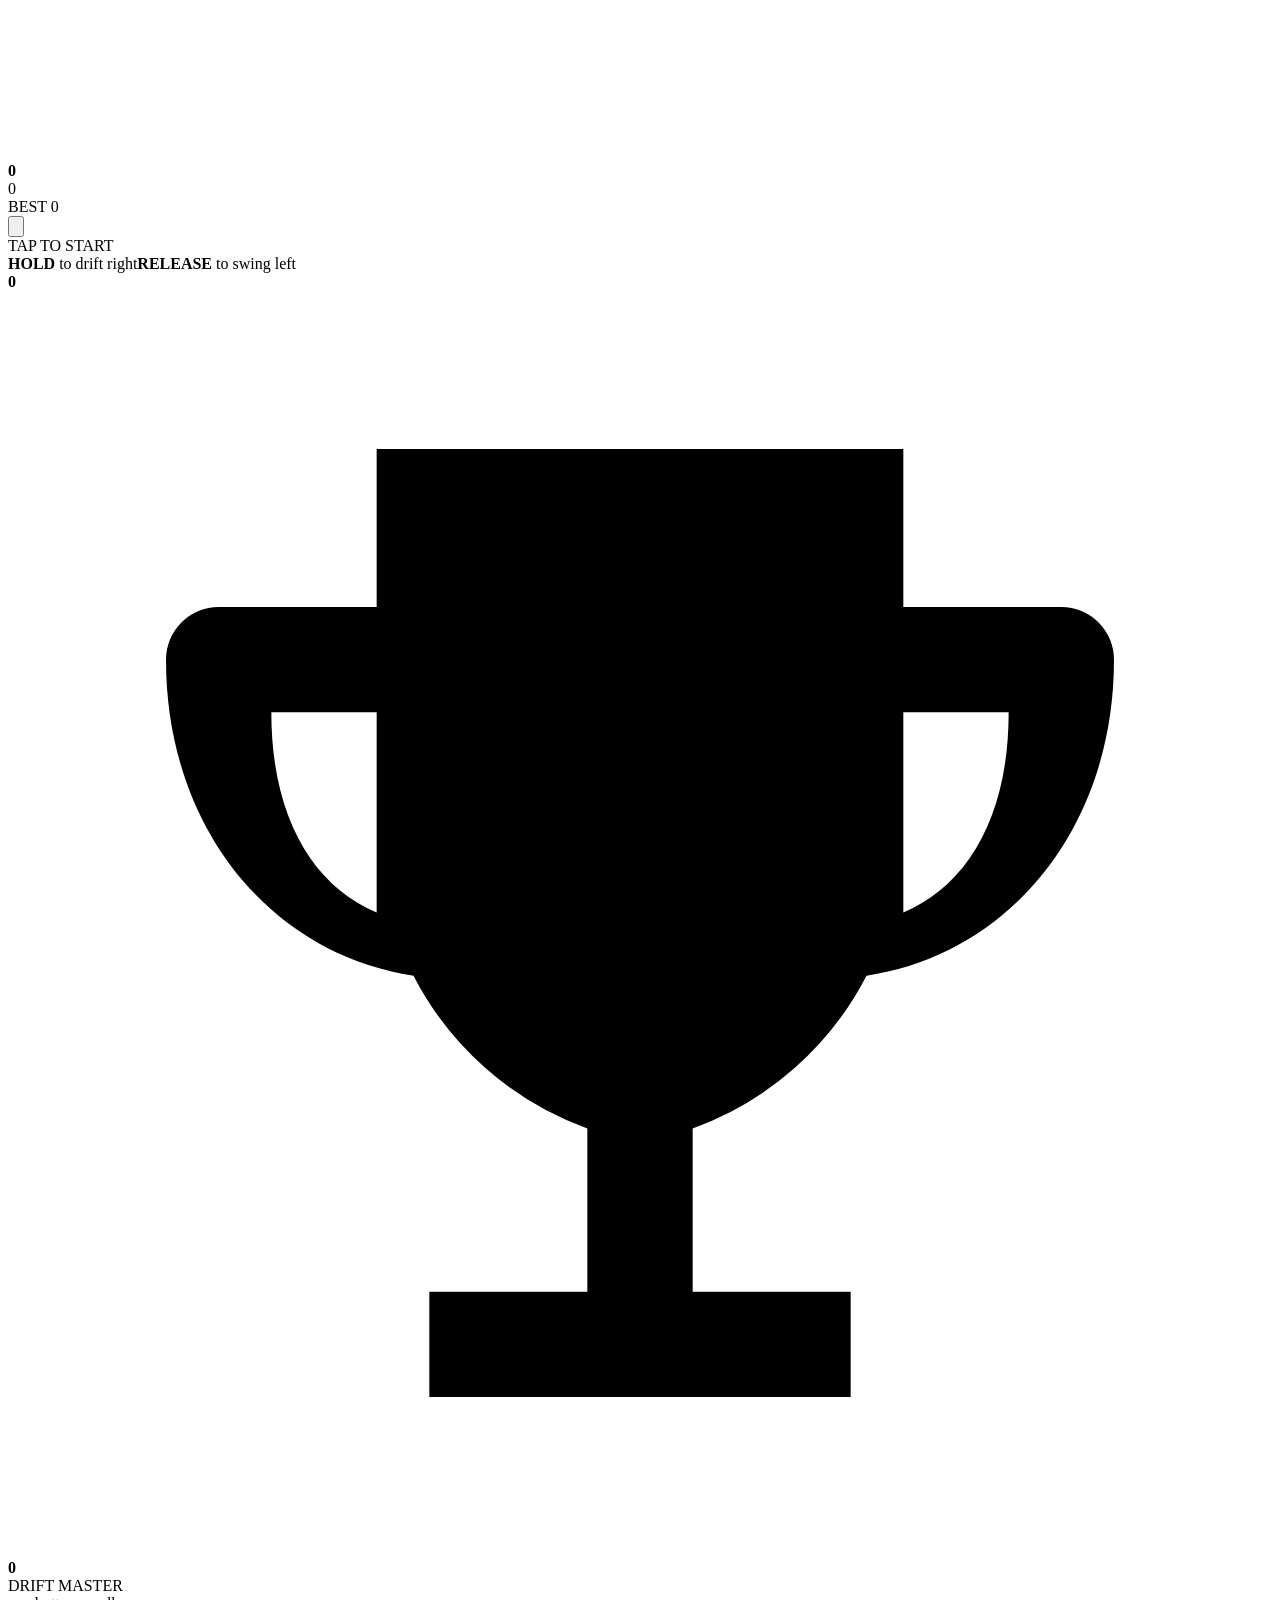
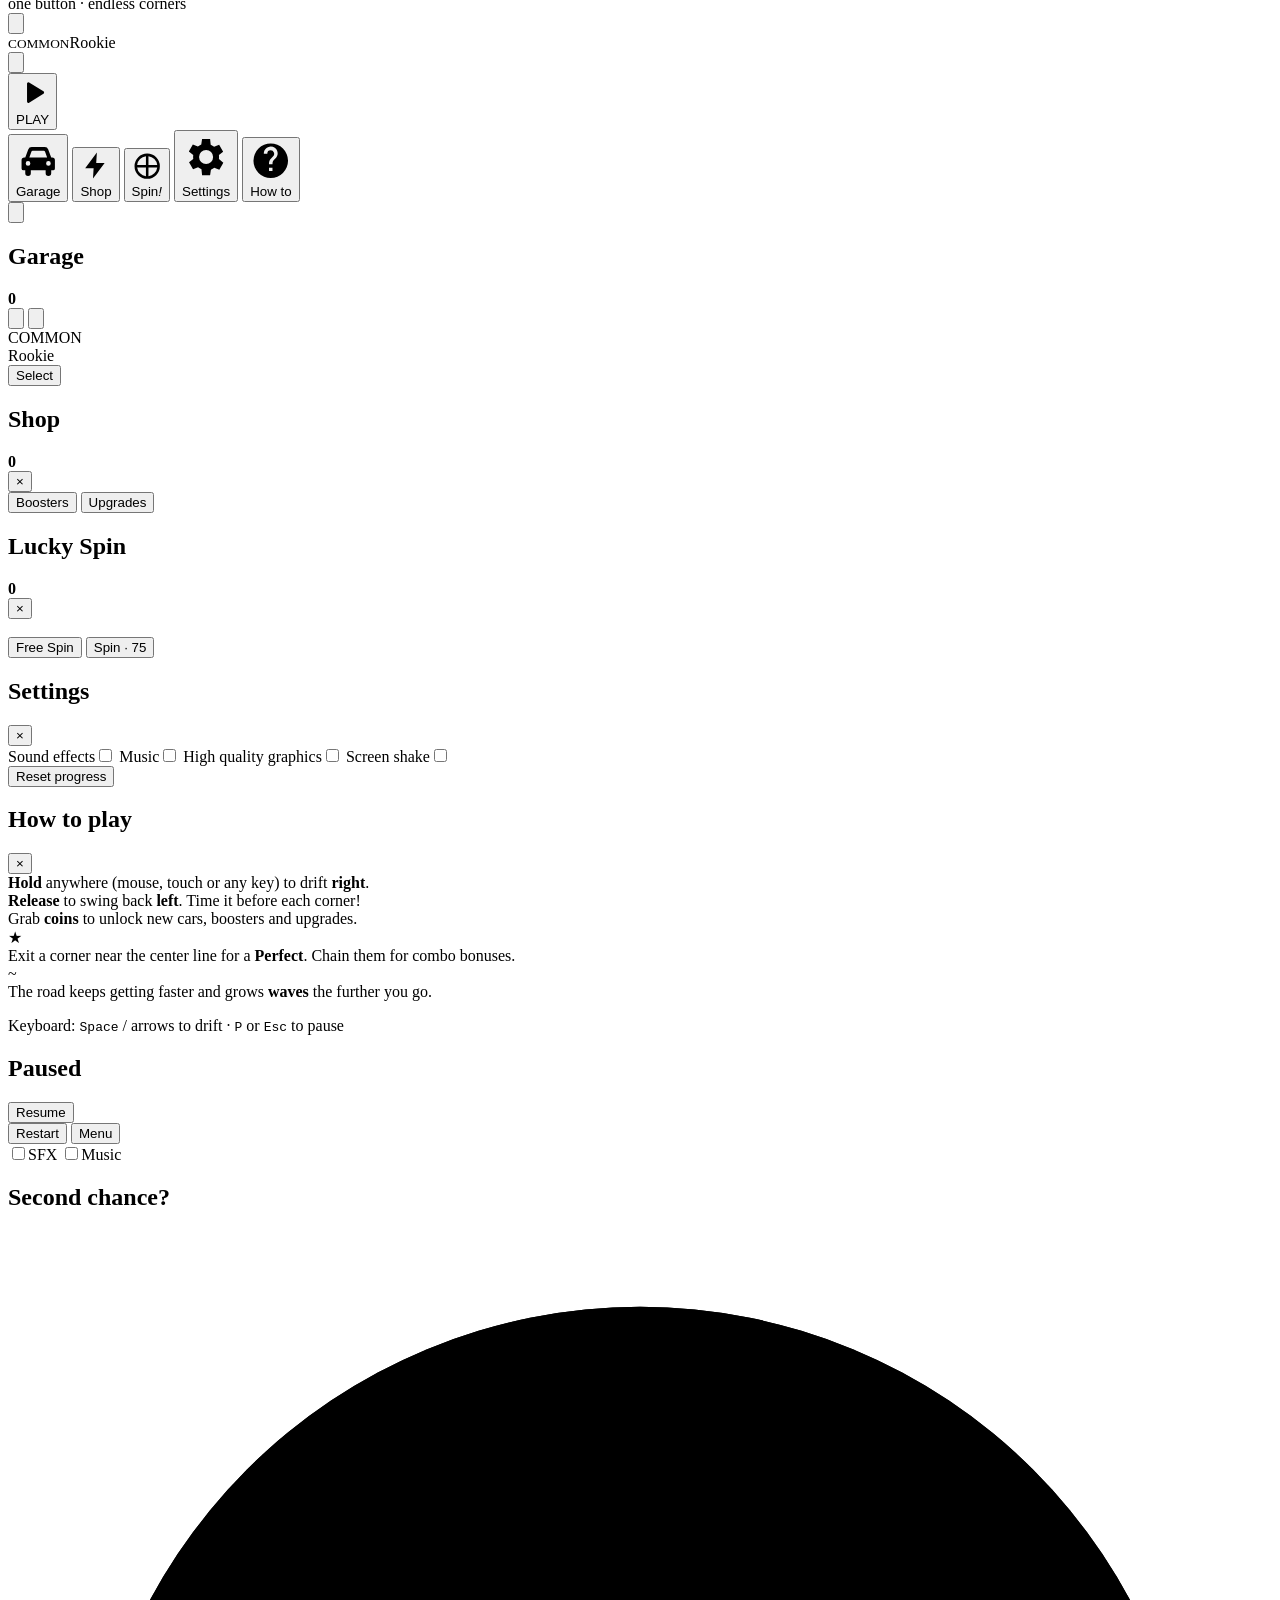
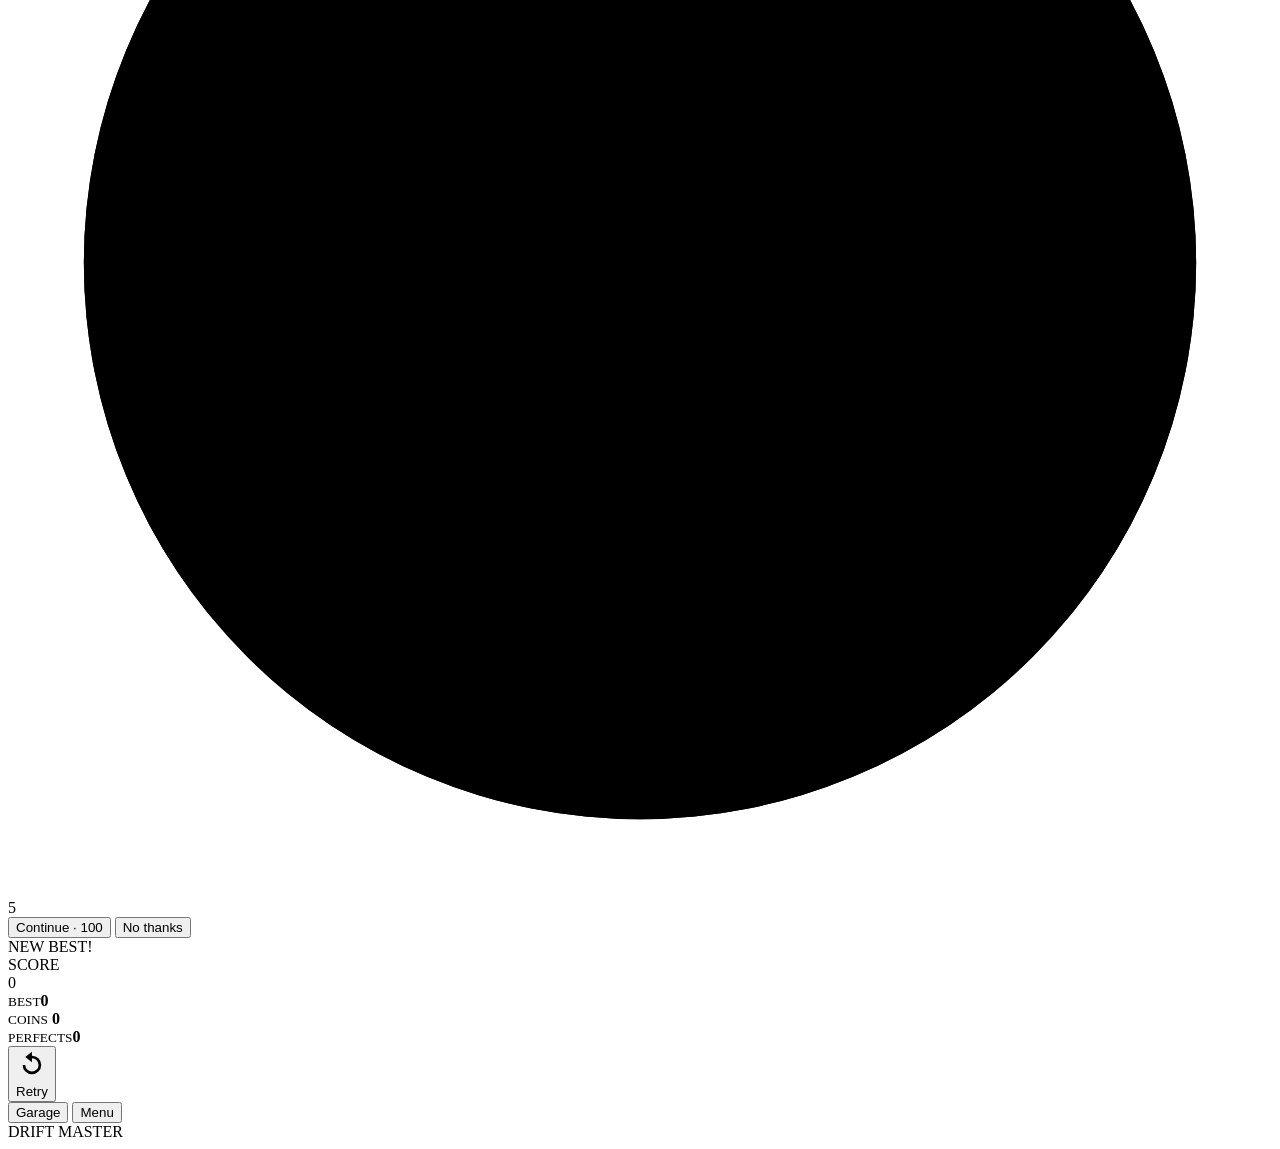
==== src/index.html @ 54f6e0dc "Add Drift Master: one-button endless drifting game in a single HTML file - three.js scene with a pro" ====
<!DOCTYPE html>
<html lang="en">
<head>
<meta charset="utf-8">
<meta name="viewport" content="width=device-width,initial-scale=1,maximum-scale=1,user-scalable=no,viewport-fit=cover">
<meta name="theme-color" content="#f3893a">
<title>Drift Master</title>
<link rel="preconnect" href="https://fonts.googleapis.com">
<link rel="preconnect" href="https://fonts.gstatic.com" crossorigin>
<link href="https://fonts.googleapis.com/css2?family=Lilita+One&family=Nunito:wght@700;800;900&display=swap" rel="stylesheet">
<style>
/*@@STYLE@@*/
</style>
</head>
<body>
<canvas id="scene"></canvas>
<div id="vignette"></div>
<div id="fx"></div>

<!-- ============ HUD ============ -->
<div id="hud" class="layer">
  <div class="hud-top">
    <div class="pill coins" id="hud-coins"><i class="coin"></i><b data-coins-run>0</b></div>
    <div class="hud-center">
      <div id="hud-score">0</div>
      <div id="hud-best">BEST 0</div>
    </div>
    <button class="round-btn ui" id="btn-pause" aria-label="Pause">
      <svg viewBox="0 0 24 24"><rect x="6" y="5" width="4" height="14" rx="1.5"/><rect x="14" y="5" width="4" height="14" rx="1.5"/></svg>
    </button>
  </div>
  <div id="hud-boosters"></div>
  <div id="combo"></div>
  <div id="ready">
    <div class="tap-ring"><span></span><span></span><i></i></div>
    <div class="ready-title" id="ready-title">TAP TO START</div>
    <div class="ready-sub"><b>HOLD</b> to drift right<em></em><b>RELEASE</b> to swing left</div>
  </div>
  <div id="toast"></div>
</div>

<!-- ============ MAIN MENU ============ -->
<div id="menu" class="layer screen">
  <div class="topbar">
    <div class="pill coins"><i class="coin"></i><b data-coins>0</b></div>
    <div class="pill best"><svg viewBox="0 0 24 24"><path d="M7 3h10v3h3a1 1 0 0 1 1 1c0 3.2-2 5.6-4.7 6A6 6 0 0 1 13 15.9V19h3v2H8v-2h3v-3.1A6 6 0 0 1 7.7 13C5 12.6 3 10.2 3 7a1 1 0 0 1 1-1h3V3zm10 5v3.8c1.2-.5 2-1.8 2-3.8h-2zM5 8c0 2 .8 3.3 2 3.8V8H5z"/></svg><b id="menu-best">0</b></div>
  </div>

  <div class="logo-wrap">
    <div class="logo" aria-label="Drift Master">
      <span class="w1" data-text="DRIFT">DRIFT</span>
      <span class="w2" data-text="MASTER">MASTER</span>
    </div>
    <div class="tag">one button &middot; endless corners</div>
  </div>

  <div class="menu-bottom">
    <div class="car-select">
      <button class="arrow ui" id="menu-prev" aria-label="Previous car"><svg viewBox="0 0 24 24"><path d="M15 5l-7 7 7 7"/></svg></button>
      <div class="car-label"><small id="menu-car-tier">COMMON</small><span id="menu-car-name">Rookie</span></div>
      <button class="arrow ui" id="menu-next" aria-label="Next car"><svg viewBox="0 0 24 24"><path d="M9 5l7 7-7 7"/></svg></button>
    </div>
    <div id="menu-boosters" class="booster-row"></div>
    <button id="btn-play" class="btn-play ui"><svg viewBox="0 0 24 24"><path d="M8 5.5v13a1 1 0 0 0 1.5.86l10.4-6.5a1 1 0 0 0 0-1.72L9.5 4.64A1 1 0 0 0 8 5.5z"/></svg><span>PLAY</span></button>
    <div class="menu-nav">
      <button class="nav-btn ui" data-open="garage"><svg viewBox="0 0 24 24"><path d="M5 11l1.6-4.3A2 2 0 0 1 8.5 5.4h7a2 2 0 0 1 1.9 1.3L19 11h.5A1.5 1.5 0 0 1 21 12.5V17a1 1 0 0 1-1 1h-1v1.5a1.5 1.5 0 0 1-3 0V18H8v1.5a1.5 1.5 0 0 1-3 0V18H4a1 1 0 0 1-1-1v-4.5A1.5 1.5 0 0 1 4.5 11H5zm2.2 0h9.6l-1.1-3.1a.8.8 0 0 0-.7-.5H9a.8.8 0 0 0-.7.5L7.2 11zM6.5 15.5a1.25 1.25 0 1 0 0-2.5 1.25 1.25 0 0 0 0 2.5zm11 0a1.25 1.25 0 1 0 0-2.5 1.25 1.25 0 0 0 0 2.5z"/></svg><span>Garage</span></button>
      <button class="nav-btn ui" data-open="shop"><svg viewBox="0 0 24 24"><path d="M13 2L4 14h6.5L10 22l9-12h-6.5L13 2z"/></svg><span>Shop</span></button>
      <button class="nav-btn ui" data-open="spin"><svg viewBox="0 0 24 24"><path d="M12 2a10 10 0 1 0 0 20 10 10 0 0 0 0-20zm1 2.07A8 8 0 0 1 19.93 11H13V4.07zM11 4.07V11H4.07A8 8 0 0 1 11 4.07zM4.07 13H11v6.93A8 8 0 0 1 4.07 13zM13 19.93V13h6.93A8 8 0 0 1 13 19.93z"/></svg><span>Spin</span><i class="badge" id="spin-badge">!</i></button>
      <button class="nav-btn ui" data-open="settings"><svg viewBox="0 0 24 24"><path d="M19.4 13a7.6 7.6 0 0 0 0-2l2.1-1.6-2-3.5-2.5 1a7.4 7.4 0 0 0-1.7-1L15 3h-4l-.4 2.7a7.4 7.4 0 0 0-1.7 1l-2.5-1-2 3.5L6.6 11a7.6 7.6 0 0 0 0 2l-2.1 1.6 2 3.5 2.5-1a7.4 7.4 0 0 0 1.7 1L11 21h4l.4-2.7a7.4 7.4 0 0 0 1.7-1l2.5 1 2-3.5L19.4 13zM13 15.5a3.5 3.5 0 1 1 0-7 3.5 3.5 0 0 1 0 7z" transform="translate(-1 0)"/></svg><span>Settings</span></button>
      <button class="nav-btn ui" data-open="help"><svg viewBox="0 0 24 24"><path d="M12 2a10 10 0 1 0 0 20 10 10 0 0 0 0-20zm1 16h-2v-2h2v2zm2.1-7.7l-.9.9c-.8.8-1.2 1.4-1.2 2.8h-2v-.5c0-1.1.4-2.1 1.2-2.8l1.2-1.3A2 2 0 0 0 12 6a2 2 0 0 0-2 2H8a4 4 0 1 1 7.1 2.3z"/></svg><span>How to</span></button>
    </div>
  </div>
</div>

<!-- ============ GARAGE ============ -->
<div id="garage" class="layer screen">
  <div class="screen-head">
    <button class="back-btn ui" data-back aria-label="Back"><svg viewBox="0 0 24 24"><path d="M15 5l-7 7 7 7"/></svg></button>
    <h2>Garage</h2>
    <div class="pill coins"><i class="coin"></i><b data-coins>0</b></div>
  </div>
  <button class="big-arrow left ui" id="g-prev" aria-label="Previous"><svg viewBox="0 0 24 24"><path d="M15 5l-7 7 7 7"/></svg></button>
  <button class="big-arrow right ui" id="g-next" aria-label="Next"><svg viewBox="0 0 24 24"><path d="M9 5l7 7-7 7"/></svg></button>
  <div class="garage-panel panel">
    <div class="g-top">
      <div class="g-info">
        <div class="g-tier" id="g-tier">COMMON</div>
        <div class="g-name" id="g-name">Rookie</div>
        <div class="g-desc" id="g-desc"></div>
      </div>
      <button class="btn ui" id="g-action">Select</button>
    </div>
    <div class="thumbs" id="g-thumbs"></div>
    <div class="g-count" id="g-count"></div>
  </div>
</div>

<!-- ============ SHOP ============ -->
<div id="shop" class="layer screen modal">
  <div class="panel sheet">
    <div class="sheet-head">
      <h2>Shop</h2>
      <div class="pill coins small"><i class="coin"></i><b data-coins>0</b></div>
      <button class="x-btn ui" data-back aria-label="Close">&times;</button>
    </div>
    <div class="tabs">
      <button class="tab ui active" data-tab="boosters">Boosters</button>
      <button class="tab ui" data-tab="upgrades">Upgrades</button>
    </div>
    <div class="shop-body" id="shop-body"></div>
  </div>
</div>

<!-- ============ SPIN ============ -->
<div id="spin" class="layer screen modal">
  <div class="panel sheet spin-sheet">
    <div class="sheet-head">
      <h2>Lucky Spin</h2>
      <div class="pill coins small"><i class="coin"></i><b data-coins>0</b></div>
      <button class="x-btn ui" data-back aria-label="Close">&times;</button>
    </div>
    <div class="wheel-wrap">
      <div class="wheel-pointer"></div>
      <div class="wheel" id="wheel"></div>
      <div class="wheel-hub"></div>
    </div>
    <div class="spin-info" id="spin-info">&nbsp;</div>
    <div class="row">
      <button class="btn ui" id="spin-free">Free Spin</button>
      <button class="btn alt ui" id="spin-paid">Spin &middot; 75 <i class="coin"></i></button>
    </div>
  </div>
</div>

<!-- ============ SETTINGS ============ -->
<div id="settings" class="layer screen modal">
  <div class="panel sheet">
    <div class="sheet-head">
      <h2>Settings</h2>
      <button class="x-btn ui" data-back aria-label="Close">&times;</button>
    </div>
    <div class="settings-list">
      <label class="setting"><span>Sound effects</span><input type="checkbox" class="toggle" data-setting="sfx"></label>
      <label class="setting"><span>Music</span><input type="checkbox" class="toggle" data-setting="music"></label>
      <label class="setting"><span>High quality graphics</span><input type="checkbox" class="toggle" data-setting="quality"></label>
      <label class="setting"><span>Screen shake</span><input type="checkbox" class="toggle" data-setting="shake"></label>
    </div>
    <div class="stats" id="stats"></div>
    <button class="btn danger ui" id="btn-reset">Reset progress</button>
  </div>
</div>

<!-- ============ HELP ============ -->
<div id="help" class="layer screen modal">
  <div class="panel sheet">
    <div class="sheet-head">
      <h2>How to play</h2>
      <button class="x-btn ui" data-back aria-label="Close">&times;</button>
    </div>
    <div class="help-grid">
      <div class="help-item"><div class="hi-ico hold"></div><div><b>Hold</b> anywhere (mouse, touch or any key) to drift <b>right</b>.</div></div>
      <div class="help-item"><div class="hi-ico release"></div><div><b>Release</b> to swing back <b>left</b>. Time it before each corner!</div></div>
      <div class="help-item"><div class="hi-ico coin-ico"><i class="coin"></i></div><div>Grab <b>coins</b> to unlock new cars, boosters and upgrades.</div></div>
      <div class="help-item"><div class="hi-ico perfect">&#9733;</div><div>Exit a corner near the center line for a <b>Perfect</b>. Chain them for combo bonuses.</div></div>
      <div class="help-item"><div class="hi-ico wave">~</div><div>The road keeps getting faster and grows <b>waves</b> the further you go.</div></div>
    </div>
    <p class="help-keys">Keyboard: <kbd>Space</kbd> / arrows to drift &middot; <kbd>P</kbd> or <kbd>Esc</kbd> to pause</p>
  </div>
</div>

<!-- ============ PAUSE ============ -->
<div id="pause" class="layer screen modal">
  <div class="panel sheet compact">
    <h2 class="center">Paused</h2>
    <button class="btn big ui" id="btn-resume">Resume</button>
    <div class="row">
      <button class="btn alt ui" id="btn-restart">Restart</button>
      <button class="btn alt ui" id="btn-pause-menu">Menu</button>
    </div>
    <div class="row toggles-row">
      <label class="mini-toggle"><input type="checkbox" class="toggle" data-setting="sfx"><span>SFX</span></label>
      <label class="mini-toggle"><input type="checkbox" class="toggle" data-setting="music"><span>Music</span></label>
    </div>
  </div>
</div>

<!-- ============ REVIVE ============ -->
<div id="revive" class="layer screen modal">
  <div class="panel sheet compact revive-sheet">
    <h2 class="center">Second chance?</h2>
    <div class="ring-wrap">
      <svg viewBox="0 0 100 100" class="ring"><circle cx="50" cy="50" r="44" class="ring-bg"/><circle cx="50" cy="50" r="44" class="ring-fg" id="revive-ring"/></svg>
      <div class="ring-num" id="revive-num">5</div>
    </div>
    <button class="btn big ui" id="btn-revive">Continue &middot; <span id="revive-cost">100</span> <i class="coin"></i></button>
    <button class="link-btn ui" id="btn-skip-revive">No thanks</button>
  </div>
</div>

<!-- ============ GAME OVER ============ -->
<div id="gameover" class="layer screen modal">
  <div class="panel sheet compact go-sheet">
    <div class="go-ribbon" id="go-ribbon">NEW BEST!</div>
    <div class="go-label">SCORE</div>
    <div class="go-score" id="go-score">0</div>
    <div class="go-stats">
      <div><small>BEST</small><b id="go-best">0</b></div>
      <div><small>COINS</small><b><i class="coin"></i> <span id="go-coins">0</span></b></div>
      <div><small>PERFECTS</small><b id="go-perfects">0</b></div>
    </div>
    <button class="btn big ui" id="btn-retry"><svg viewBox="0 0 24 24"><path d="M12 5V2L7 6l5 4V7a5 5 0 1 1-5 5H5a7 7 0 1 0 7-7z"/></svg>Retry</button>
    <div class="row">
      <button class="btn alt ui" id="btn-go-garage">Garage</button>
      <button class="btn alt ui" id="btn-go-menu">Menu</button>
    </div>
  </div>
</div>

<div id="fade"></div>
<div id="boot"><div class="boot-logo">DRIFT MASTER</div><div class="boot-bar"><i></i></div></div>

<script>
/*@@THREE@@*/
</script>
<script>
/*@@GAME@@*/
</script>
</body>
</html>
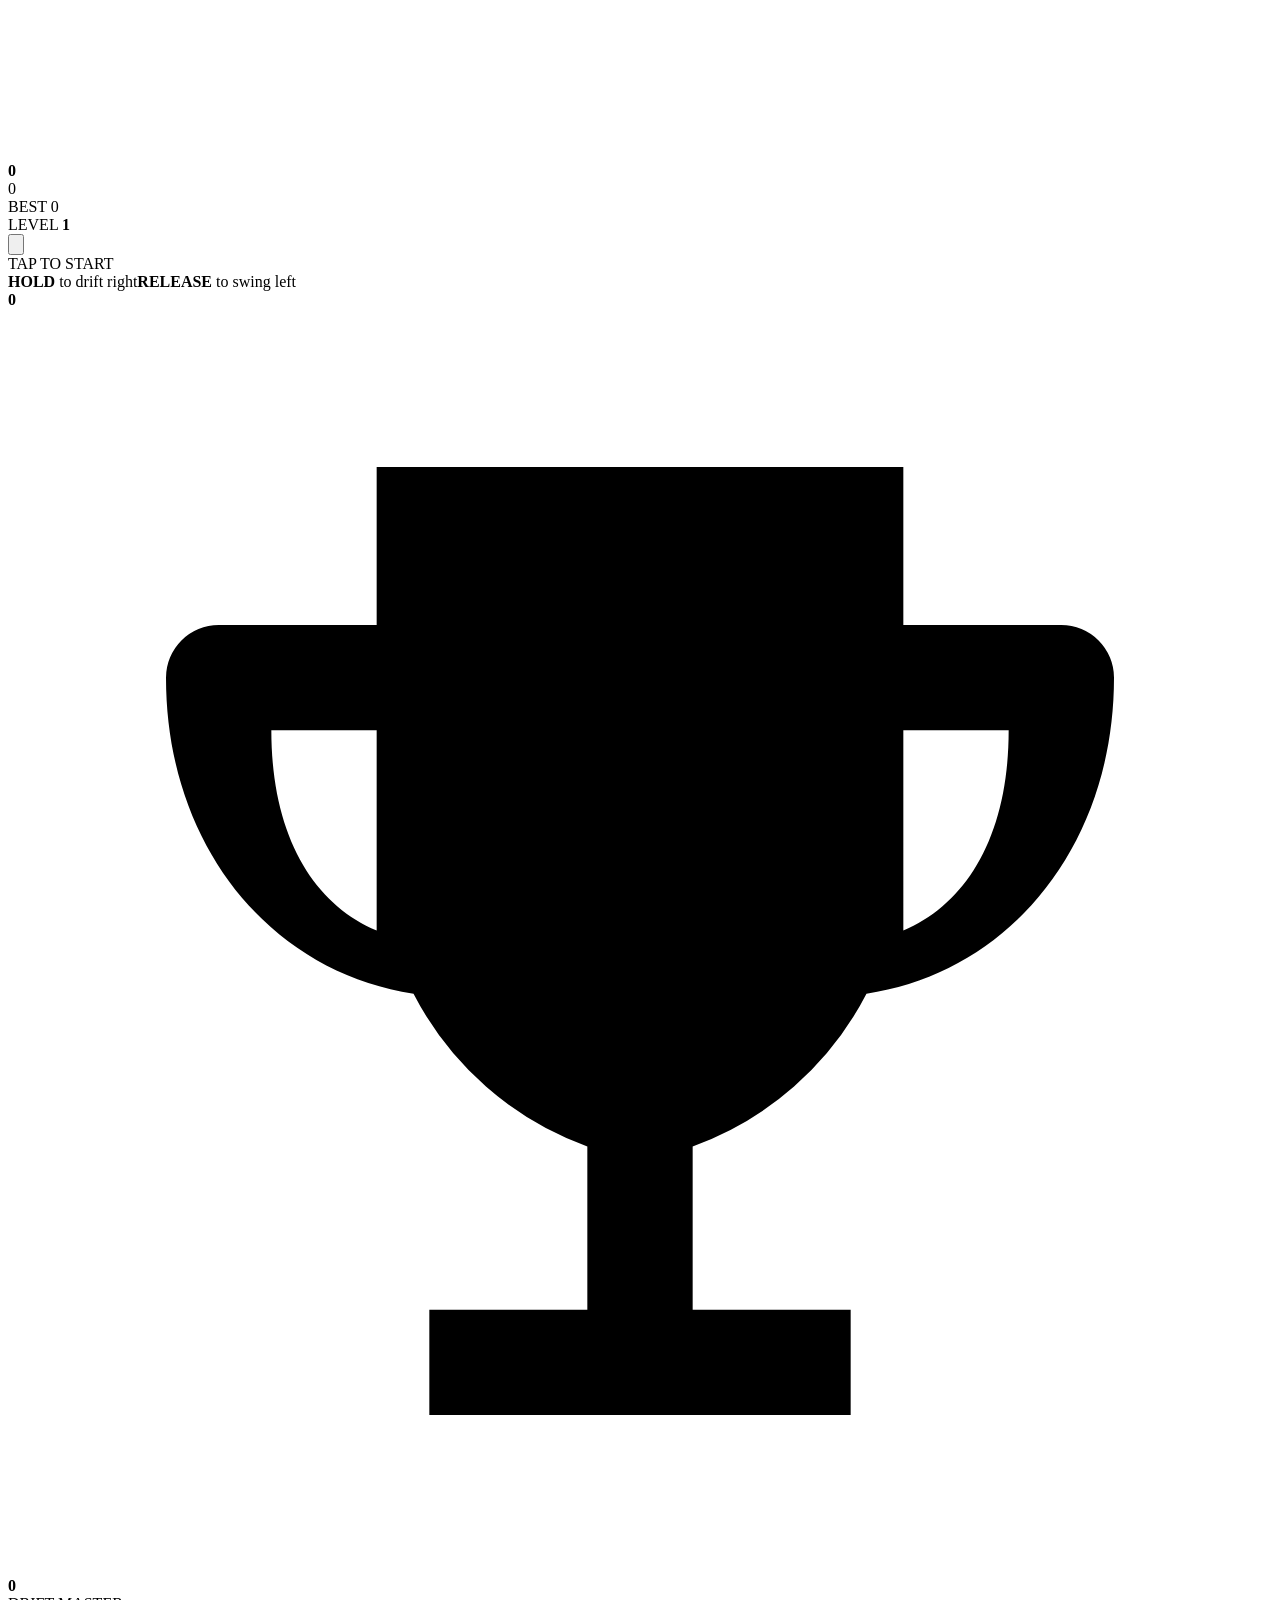
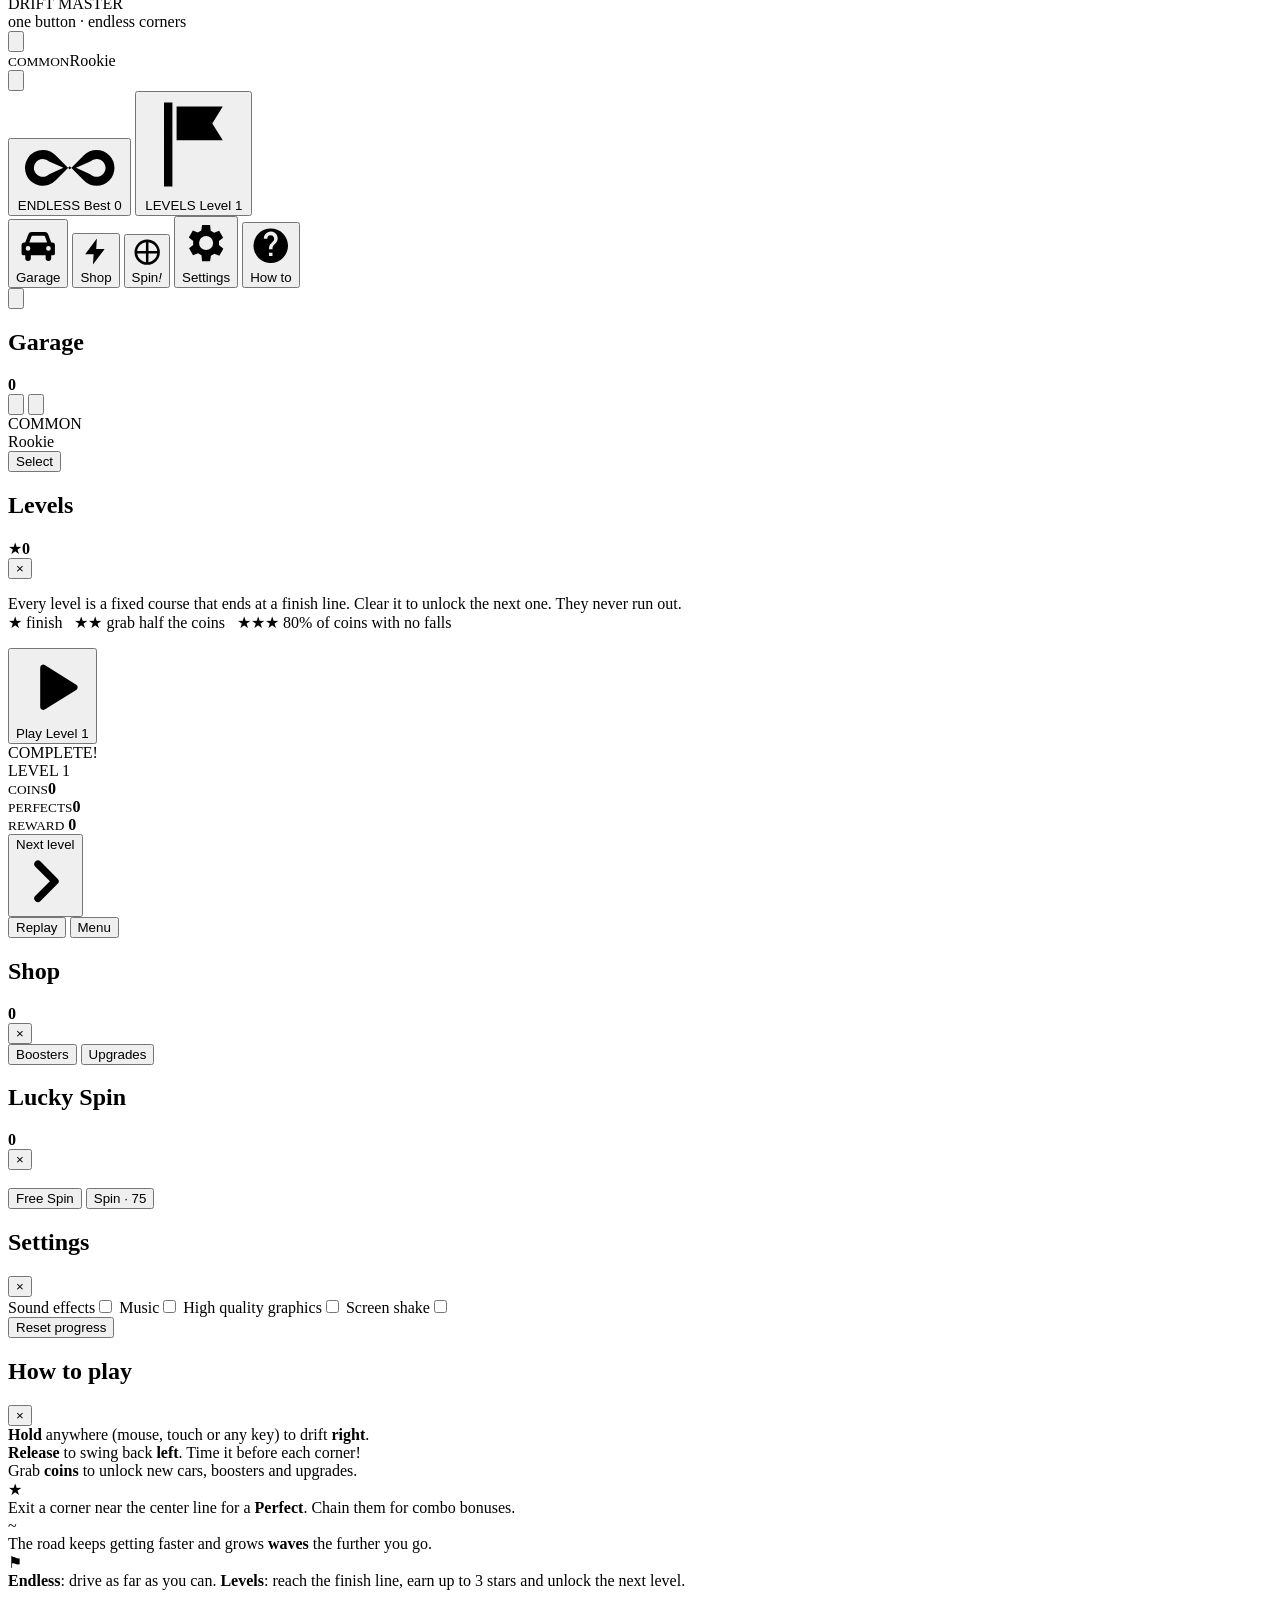
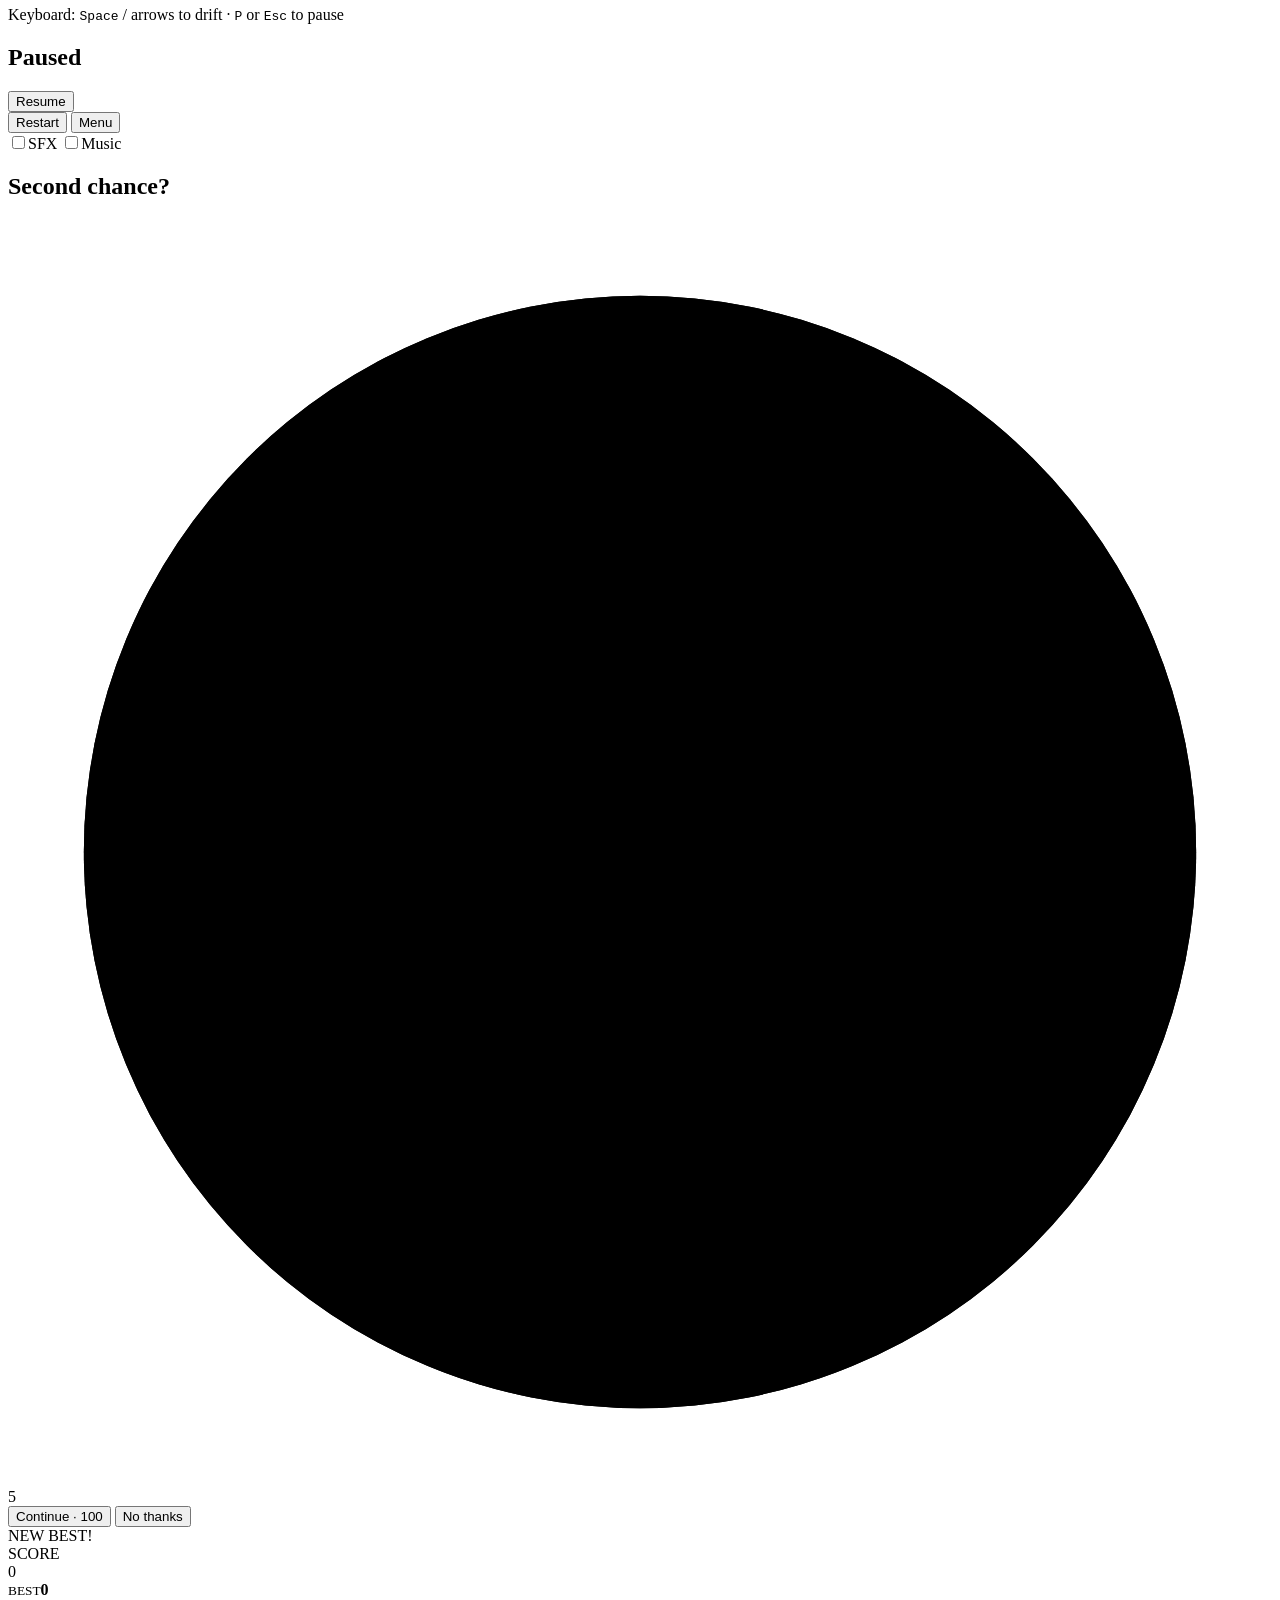
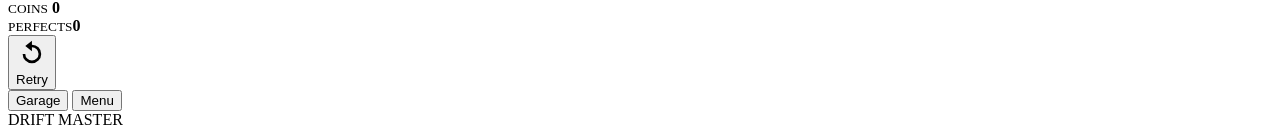
==== commit 4f7bfccc: "Add Levels mode, impossibility-proof road generation, 18 new animated cars and a vibrant UI - Levels" ====
--- a/src/index.html
+++ b/src/index.html
@@ -24,6 +24,10 @@
     <div class="hud-center">
       <div id="hud-score">0</div>
       <div id="hud-best">BEST 0</div>
+      <div id="hud-level">
+        <div class="lvl-title">LEVEL <b id="hud-level-n">1</b></div>
+        <div class="lvl-bar"><i id="hud-level-fill"></i><span id="hud-level-car"></span><em></em></div>
+      </div>
     </div>
     <button class="round-btn ui" id="btn-pause" aria-label="Pause">
       <svg viewBox="0 0 24 24"><rect x="6" y="5" width="4" height="14" rx="1.5"/><rect x="14" y="5" width="4" height="14" rx="1.5"/></svg>
@@ -61,7 +65,20 @@
       <button class="arrow ui" id="menu-next" aria-label="Next car"><svg viewBox="0 0 24 24"><path d="M9 5l7 7-7 7"/></svg></button>
     </div>
     <div id="menu-boosters" class="booster-row"></div>
-    <button id="btn-play" class="btn-play ui"><svg viewBox="0 0 24 24"><path d="M8 5.5v13a1 1 0 0 0 1.5.86l10.4-6.5a1 1 0 0 0 0-1.72L9.5 4.64A1 1 0 0 0 8 5.5z"/></svg><span>PLAY</span></button>
+    <div class="mode-cards">
+      <button class="mode-card endless ui" id="btn-endless">
+        <span class="mc-shine"></span>
+        <svg class="mc-ico" viewBox="0 0 48 24"><path d="M12 4a8 8 0 1 0 5.66 13.66L24 11.3l6.34 6.36A8 8 0 1 0 30.34 6.34L24 12.7l-6.34-6.36A7.96 7.96 0 0 0 12 4zm0 4a4 4 0 0 1 2.83 1.17L21.17 12l-6.34 2.83A4 4 0 1 1 12 8zm24 0a4 4 0 1 1-2.83 6.83L26.83 12l6.34-2.83A4 4 0 0 1 36 8z"/></svg>
+        <span class="mc-title">ENDLESS</span>
+        <span class="mc-sub" id="mc-endless-best">Best 0</span>
+      </button>
+      <button class="mode-card levels ui" id="btn-levels">
+        <span class="mc-shine"></span>
+        <svg class="mc-ico" viewBox="0 0 24 24"><path d="M5 2h2v20H5V2zm3 1h11l-2.5 4L19 11H8V3z"/></svg>
+        <span class="mc-title">LEVELS</span>
+        <span class="mc-sub" id="mc-level-sub">Level 1</span>
+      </button>
+    </div>
     <div class="menu-nav">
       <button class="nav-btn ui" data-open="garage"><svg viewBox="0 0 24 24"><path d="M5 11l1.6-4.3A2 2 0 0 1 8.5 5.4h7a2 2 0 0 1 1.9 1.3L19 11h.5A1.5 1.5 0 0 1 21 12.5V17a1 1 0 0 1-1 1h-1v1.5a1.5 1.5 0 0 1-3 0V18H8v1.5a1.5 1.5 0 0 1-3 0V18H4a1 1 0 0 1-1-1v-4.5A1.5 1.5 0 0 1 4.5 11H5zm2.2 0h9.6l-1.1-3.1a.8.8 0 0 0-.7-.5H9a.8.8 0 0 0-.7.5L7.2 11zM6.5 15.5a1.25 1.25 0 1 0 0-2.5 1.25 1.25 0 0 0 0 2.5zm11 0a1.25 1.25 0 1 0 0-2.5 1.25 1.25 0 0 0 0 2.5z"/></svg><span>Garage</span></button>
       <button class="nav-btn ui" data-open="shop"><svg viewBox="0 0 24 24"><path d="M13 2L4 14h6.5L10 22l9-12h-6.5L13 2z"/></svg><span>Shop</span></button>
@@ -95,6 +112,40 @@
   </div>
 </div>
 
+<!-- ============ LEVEL SELECT ============ -->
+<div id="levels" class="layer screen modal">
+  <div class="panel sheet levels-sheet">
+    <div class="sheet-head">
+      <h2>Levels</h2>
+      <div class="pill small star-pill"><span class="star-ico">&#9733;</span><b id="levels-stars">0</b></div>
+      <button class="x-btn ui" data-back aria-label="Close">&times;</button>
+    </div>
+    <p class="levels-hint">Every level is a fixed course that ends at a finish line. Clear it to unlock the next one. They never run out.<br>&#9733; finish &nbsp; &#9733;&#9733; grab half the coins &nbsp; &#9733;&#9733;&#9733; 80% of coins with no falls</p>
+    <div class="level-scroll"><div class="level-grid" id="level-grid"></div></div>
+    <button class="btn big ui" id="btn-level-continue"><svg viewBox="0 0 24 24"><path d="M8 5.5v13a1 1 0 0 0 1.5.86l10.4-6.5a1 1 0 0 0 0-1.72L9.5 4.64A1 1 0 0 0 8 5.5z"/></svg><span>Play Level 1</span></button>
+  </div>
+</div>
+
+<!-- ============ LEVEL COMPLETE ============ -->
+<div id="complete" class="layer screen modal">
+  <div class="panel sheet compact cp-sheet">
+    <div class="cp-burst"></div>
+    <div class="go-label">COMPLETE!</div>
+    <div class="cp-title" id="cp-title">LEVEL 1</div>
+    <div class="cp-stars" id="cp-stars"><i></i><i></i><i></i></div>
+    <div class="go-stats">
+      <div><small>COINS</small><b id="cp-coins">0</b></div>
+      <div><small>PERFECTS</small><b id="cp-perfects">0</b></div>
+      <div><small>REWARD</small><b><i class="coin"></i> <span id="cp-reward">0</span></b></div>
+    </div>
+    <button class="btn big green ui" id="btn-cp-next">Next level<svg viewBox="0 0 24 24"><path d="M9 5l7 7-7 7" fill="none" stroke="currentColor" stroke-width="3" stroke-linecap="round" stroke-linejoin="round"/></svg></button>
+    <div class="row">
+      <button class="btn alt ui" id="btn-cp-replay">Replay</button>
+      <button class="btn alt ui" id="btn-cp-menu">Menu</button>
+    </div>
+  </div>
+</div>
+
 <!-- ============ SHOP ============ -->
 <div id="shop" class="layer screen modal">
   <div class="panel sheet">
@@ -163,6 +214,7 @@
       <div class="help-item"><div class="hi-ico coin-ico"><i class="coin"></i></div><div>Grab <b>coins</b> to unlock new cars, boosters and upgrades.</div></div>
       <div class="help-item"><div class="hi-ico perfect">&#9733;</div><div>Exit a corner near the center line for a <b>Perfect</b>. Chain them for combo bonuses.</div></div>
       <div class="help-item"><div class="hi-ico wave">~</div><div>The road keeps getting faster and grows <b>waves</b> the further you go.</div></div>
+      <div class="help-item"><div class="hi-ico flag">&#9873;</div><div><b>Endless</b>: drive as far as you can. <b>Levels</b>: reach the finish line, earn up to 3 stars and unlock the next level.</div></div>
     </div>
     <p class="help-keys">Keyboard: <kbd>Space</kbd> / arrows to drift &middot; <kbd>P</kbd> or <kbd>Esc</kbd> to pause</p>
   </div>
@@ -201,10 +253,10 @@
 <div id="gameover" class="layer screen modal">
   <div class="panel sheet compact go-sheet">
     <div class="go-ribbon" id="go-ribbon">NEW BEST!</div>
-    <div class="go-label">SCORE</div>
+    <div class="go-label" id="go-label">SCORE</div>
     <div class="go-score" id="go-score">0</div>
     <div class="go-stats">
-      <div><small>BEST</small><b id="go-best">0</b></div>
+      <div><small id="go-best-label">BEST</small><b id="go-best">0</b></div>
       <div><small>COINS</small><b><i class="coin"></i> <span id="go-coins">0</span></b></div>
       <div><small>PERFECTS</small><b id="go-perfects">0</b></div>
     </div>
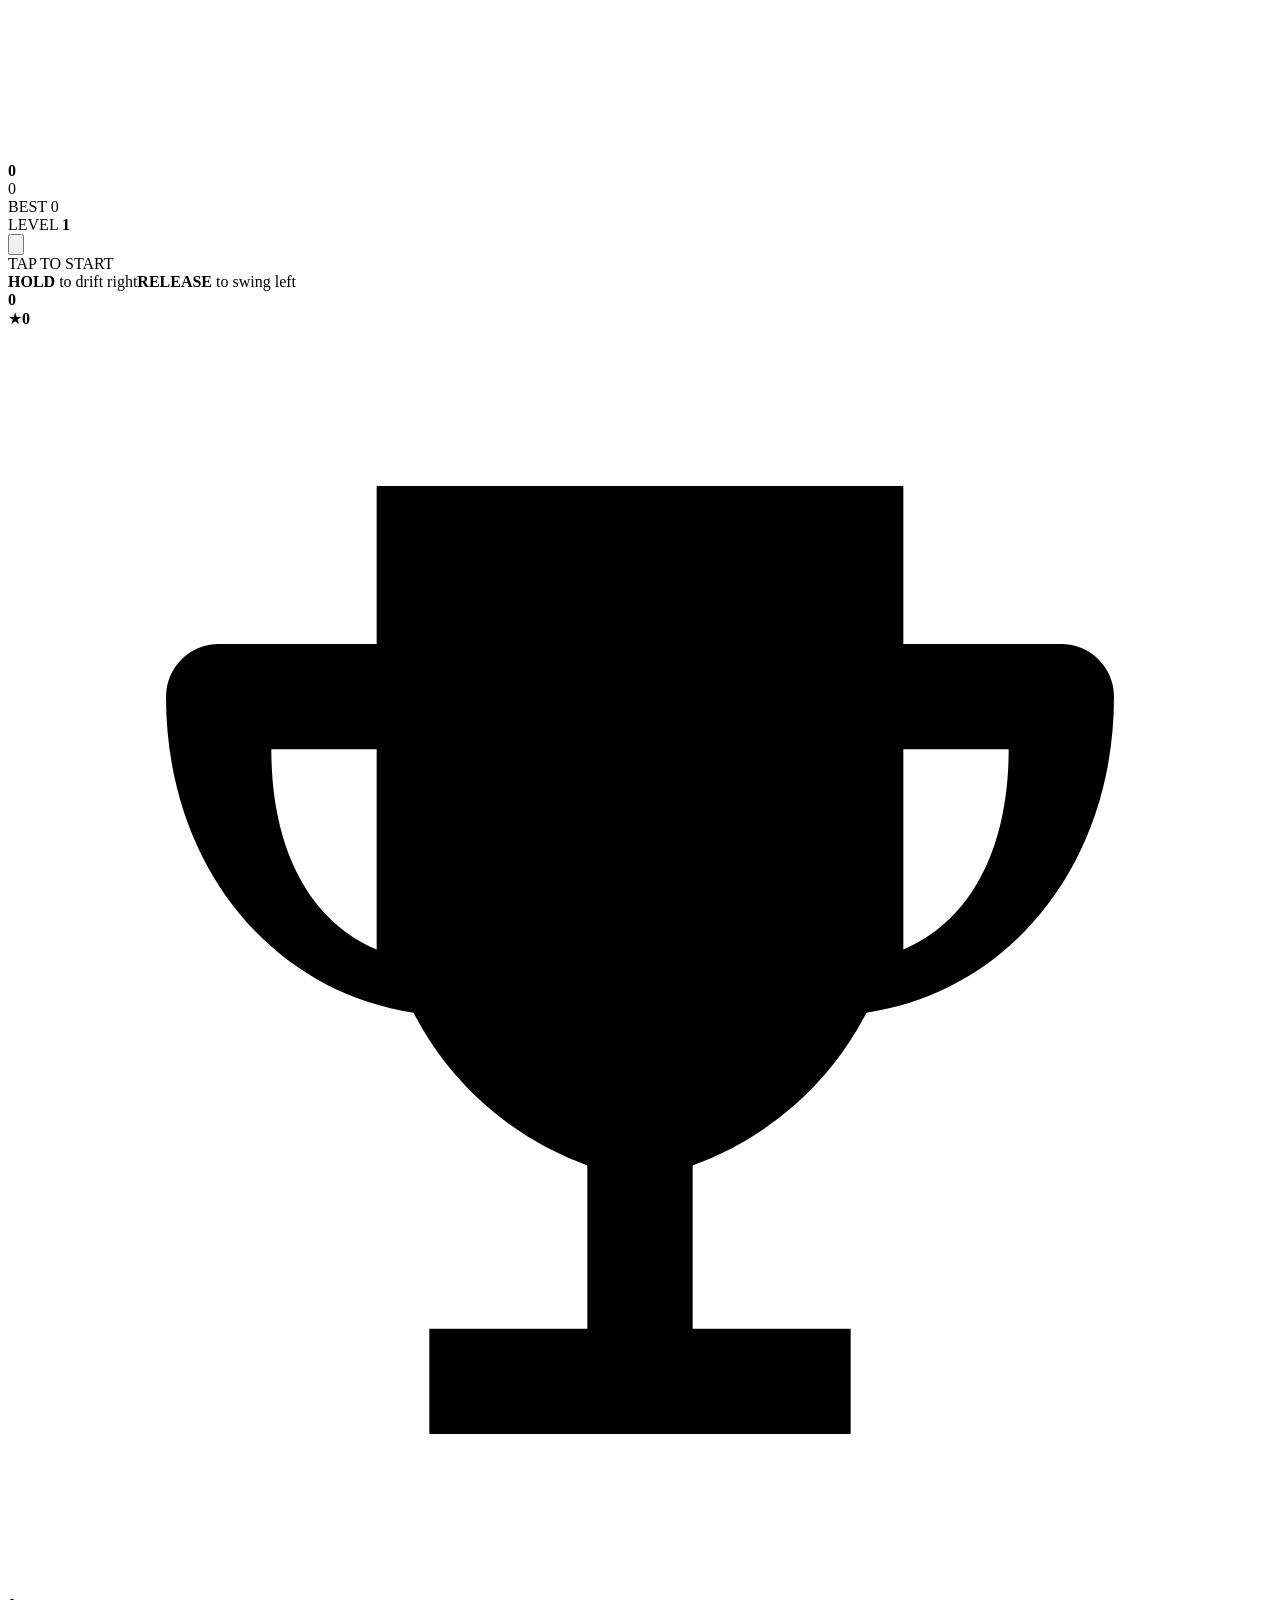
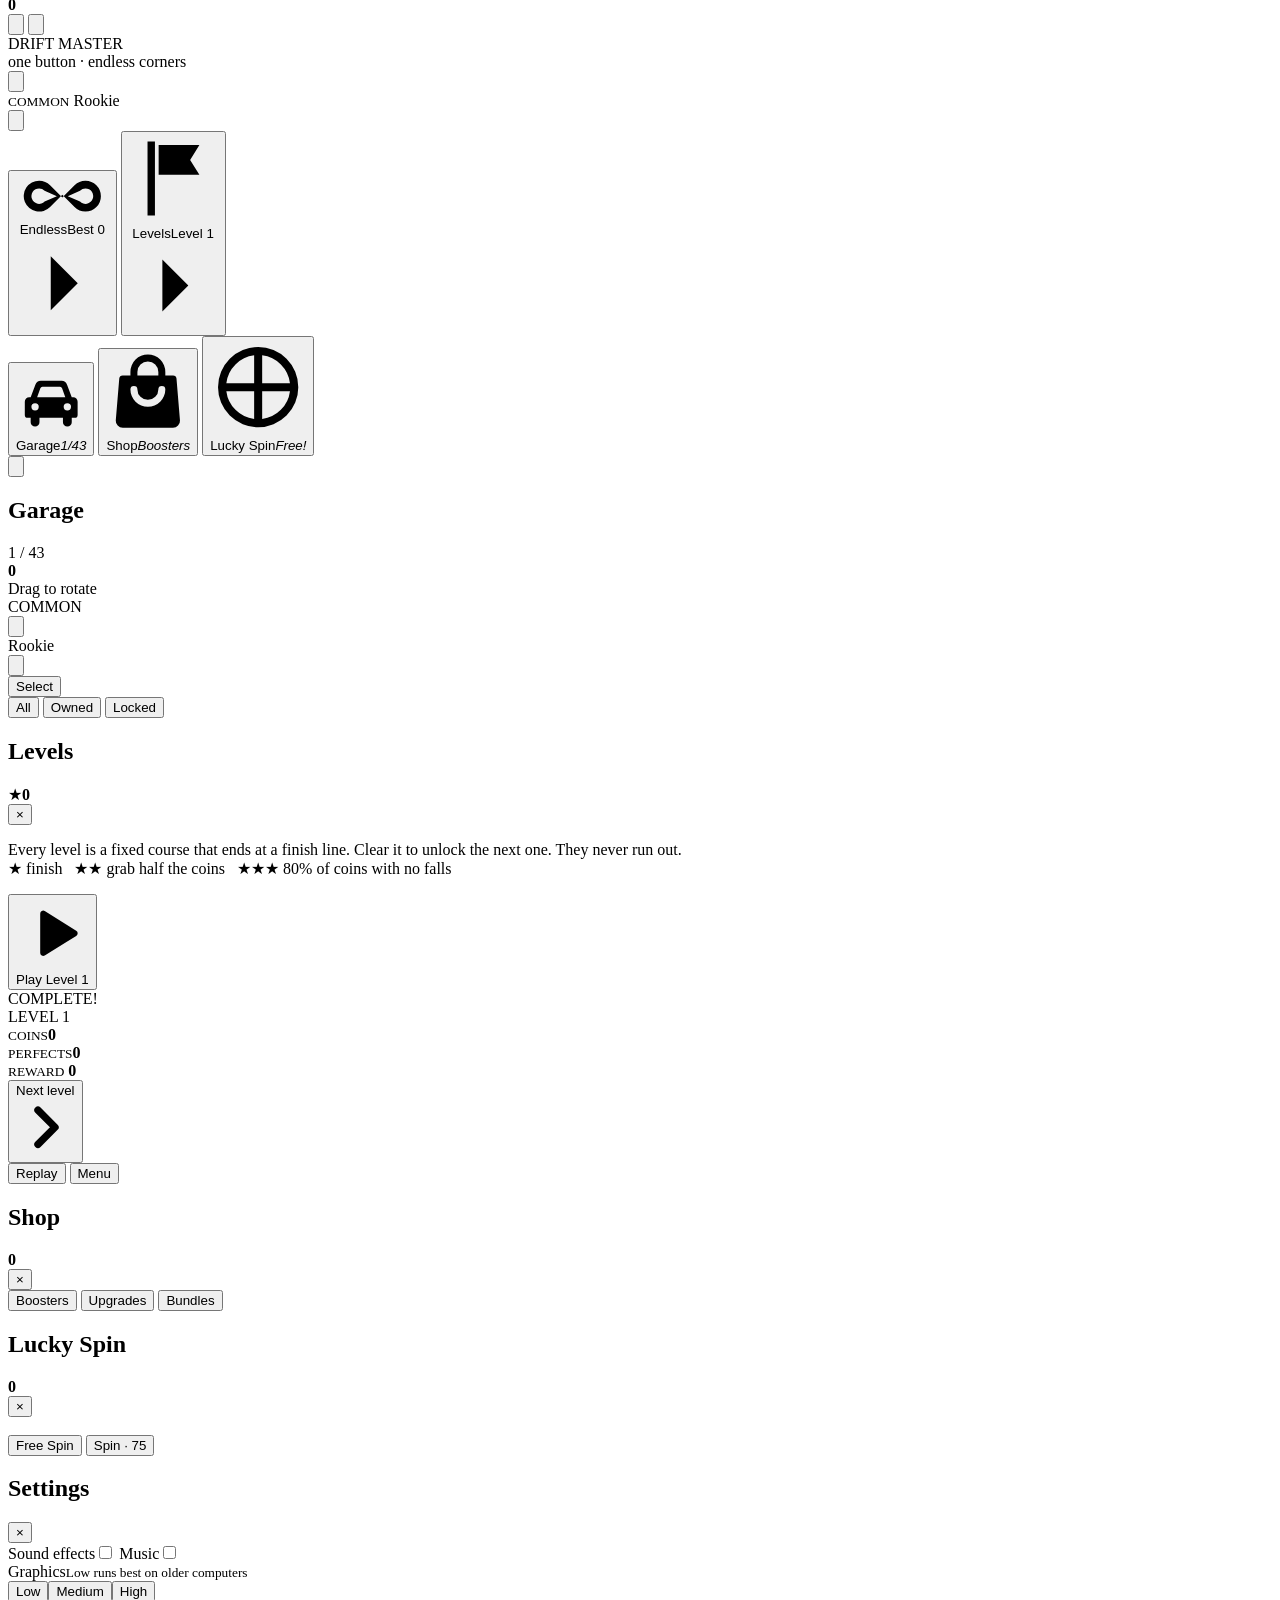
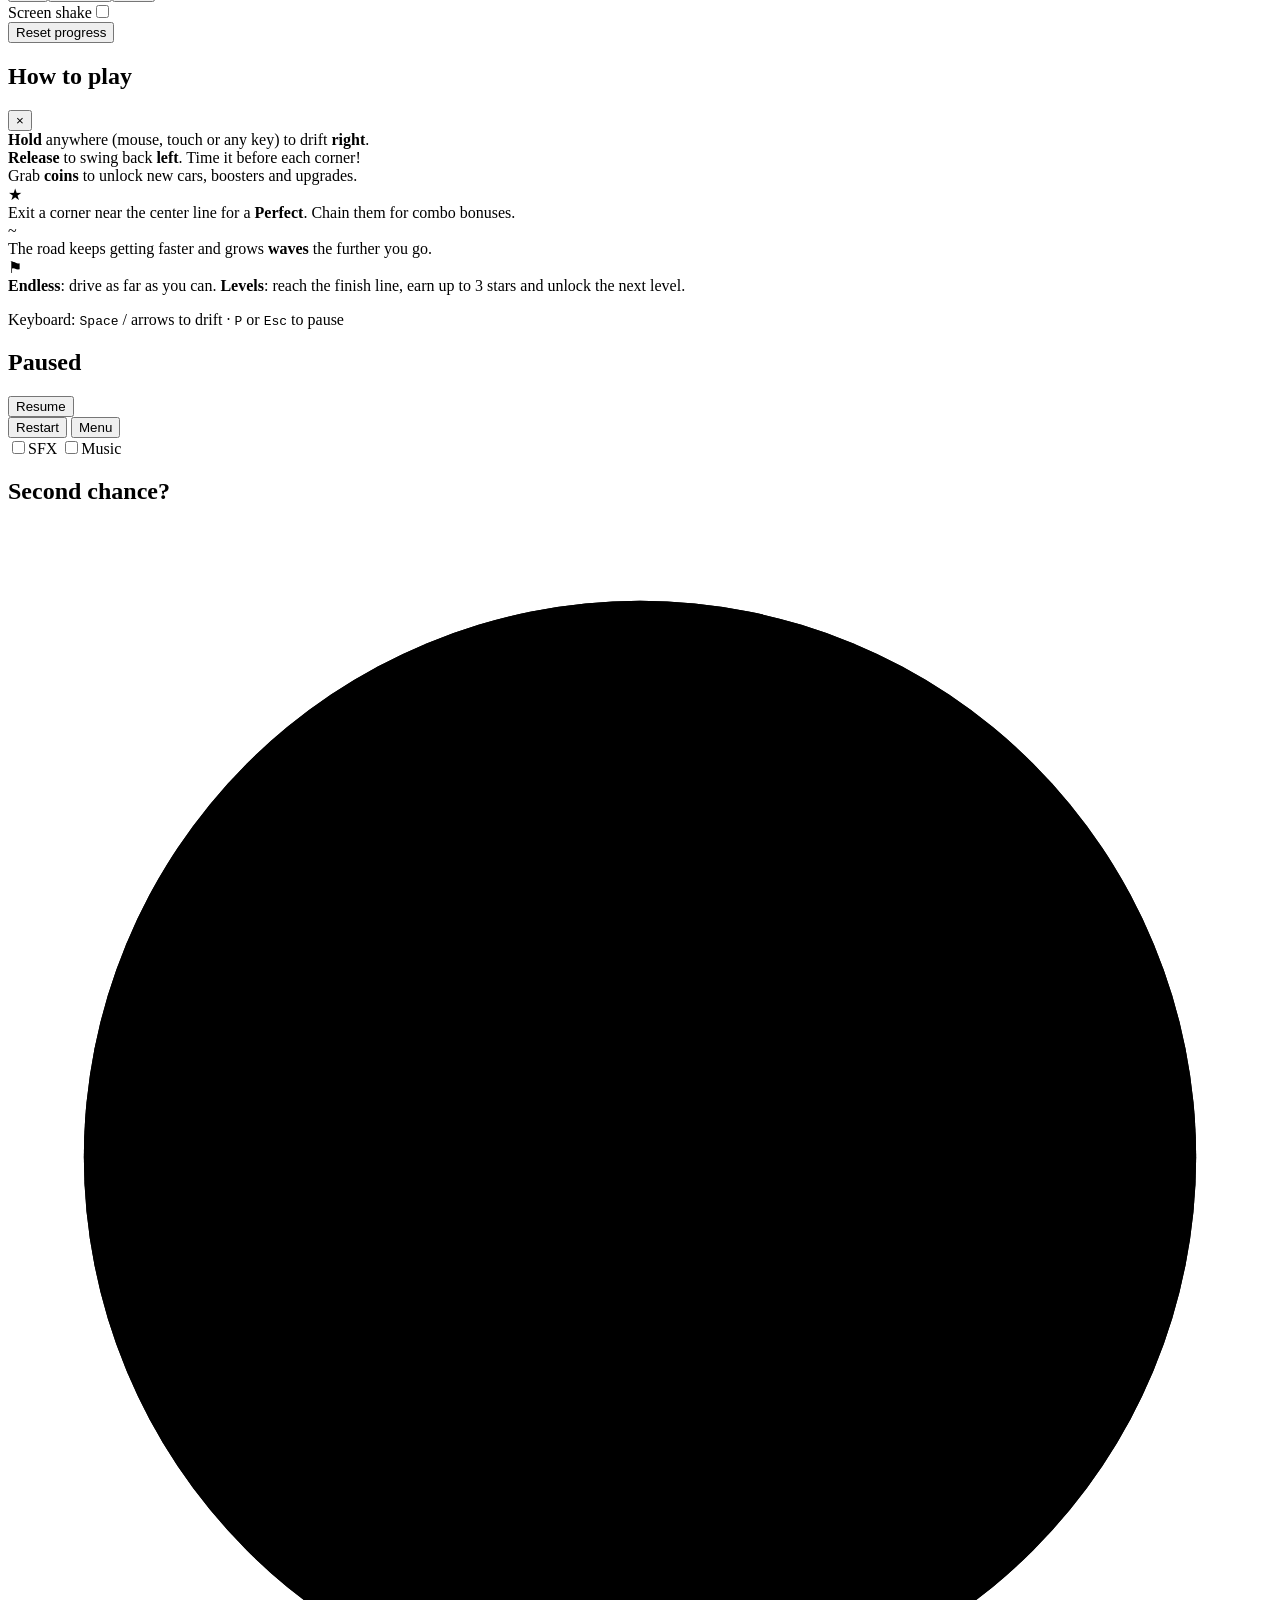
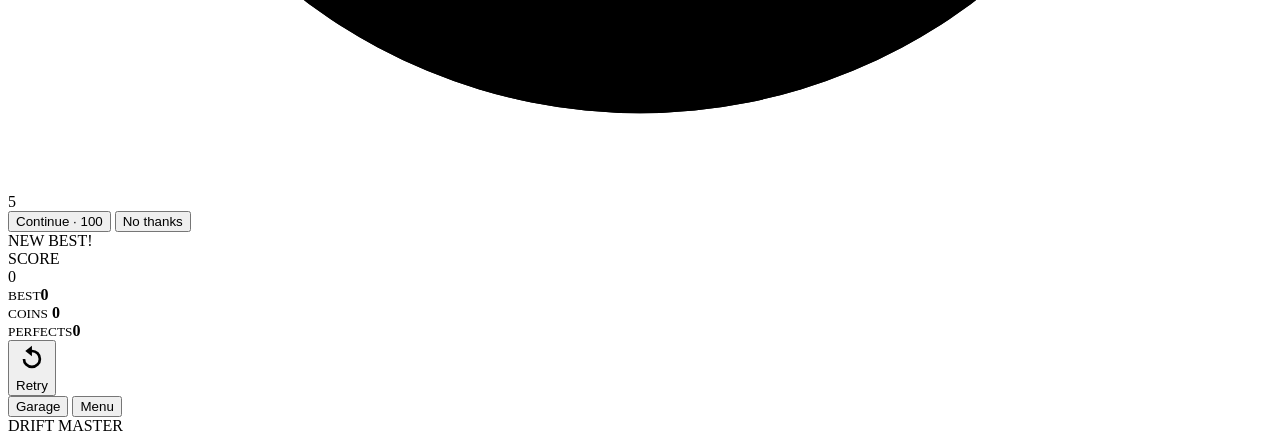
==== commit d9deb978: "Overhaul rendering, motion and UI for low-end machines - Road is built whole up front past the fog (" ====
--- a/src/index.html
+++ b/src/index.html
@@ -46,8 +46,15 @@
 <!-- ============ MAIN MENU ============ -->
 <div id="menu" class="layer screen">
   <div class="topbar">
-    <div class="pill coins"><i class="coin"></i><b data-coins>0</b></div>
-    <div class="pill best"><svg viewBox="0 0 24 24"><path d="M7 3h10v3h3a1 1 0 0 1 1 1c0 3.2-2 5.6-4.7 6A6 6 0 0 1 13 15.9V19h3v2H8v-2h3v-3.1A6 6 0 0 1 7.7 13C5 12.6 3 10.2 3 7a1 1 0 0 1 1-1h3V3zm10 5v3.8c1.2-.5 2-1.8 2-3.8h-2zM5 8c0 2 .8 3.3 2 3.8V8H5z"/></svg><b id="menu-best">0</b></div>
+    <div class="stat-group">
+      <div class="pill coins"><i class="coin"></i><b data-coins>0</b></div>
+      <div class="pill"><span class="star-ico">&#9733;</span><b id="menu-stars">0</b></div>
+      <div class="pill best"><svg viewBox="0 0 24 24"><path d="M7 3h10v3h3a1 1 0 0 1 1 1c0 3.2-2 5.6-4.7 6A6 6 0 0 1 13 15.9V19h3v2H8v-2h3v-3.1A6 6 0 0 1 7.7 13C5 12.6 3 10.2 3 7a1 1 0 0 1 1-1h3V3zm10 5v3.8c1.2-.5 2-1.8 2-3.8h-2zM5 8c0 2 .8 3.3 2 3.8V8H5z"/></svg><b id="menu-best">0</b></div>
+    </div>
+    <div class="icon-group">
+      <button class="icon-btn ui" data-open="help" aria-label="How to play"><svg viewBox="0 0 24 24"><path d="M12 2a10 10 0 1 0 0 20 10 10 0 0 0 0-20zm1 16h-2v-2h2v2zm2.1-7.7l-.9.9c-.8.8-1.2 1.4-1.2 2.8h-2v-.5c0-1.1.4-2.1 1.2-2.8l1.2-1.3A2 2 0 0 0 12 6a2 2 0 0 0-2 2H8a4 4 0 1 1 7.1 2.3z"/></svg></button>
+      <button class="icon-btn ui" data-open="settings" aria-label="Settings"><svg viewBox="0 0 24 24"><path d="M19.4 13a7.6 7.6 0 0 0 0-2l2.1-1.6-2-3.5-2.5 1a7.4 7.4 0 0 0-1.7-1L15 3h-4l-.4 2.7a7.4 7.4 0 0 0-1.7 1l-2.5-1-2 3.5L6.6 11a7.6 7.6 0 0 0 0 2l-2.1 1.6 2 3.5 2.5-1a7.4 7.4 0 0 0 1.7 1L11 21h4l.4-2.7a7.4 7.4 0 0 0 1.7-1l2.5 1 2-3.5L19.4 13zM13 15.5a3.5 3.5 0 1 1 0-7 3.5 3.5 0 0 1 0 7z" transform="translate(-1 0)"/></svg></button>
+    </div>
   </div>
 
   <div class="logo-wrap">
@@ -59,32 +66,31 @@
   </div>
 
   <div class="menu-bottom">
-    <div class="car-select">
-      <button class="arrow ui" id="menu-prev" aria-label="Previous car"><svg viewBox="0 0 24 24"><path d="M15 5l-7 7 7 7"/></svg></button>
-      <div class="car-label"><small id="menu-car-tier">COMMON</small><span id="menu-car-name">Rookie</span></div>
-      <button class="arrow ui" id="menu-next" aria-label="Next car"><svg viewBox="0 0 24 24"><path d="M9 5l7 7-7 7"/></svg></button>
+    <div class="car-card">
+      <button class="arrow ui" id="menu-prev" aria-label="Previous car"><svg class="chev" viewBox="0 0 24 24"><path d="M15 5l-7 7 7 7"/></svg></button>
+      <div class="car-label">
+        <small id="menu-car-tier">COMMON</small>
+        <span id="menu-car-name">Rookie</span>
+      </div>
+      <button class="arrow ui" id="menu-next" aria-label="Next car"><svg class="chev" viewBox="0 0 24 24"><path d="M9 5l7 7-7 7"/></svg></button>
     </div>
     <div id="menu-boosters" class="booster-row"></div>
     <div class="mode-cards">
-      <button class="mode-card endless ui" id="btn-endless">
-        <span class="mc-shine"></span>
-        <svg class="mc-ico" viewBox="0 0 48 24"><path d="M12 4a8 8 0 1 0 5.66 13.66L24 11.3l6.34 6.36A8 8 0 1 0 30.34 6.34L24 12.7l-6.34-6.36A7.96 7.96 0 0 0 12 4zm0 4a4 4 0 0 1 2.83 1.17L21.17 12l-6.34 2.83A4 4 0 1 1 12 8zm24 0a4 4 0 1 1-2.83 6.83L26.83 12l6.34-2.83A4 4 0 0 1 36 8z"/></svg>
-        <span class="mc-title">ENDLESS</span>
-        <span class="mc-sub" id="mc-endless-best">Best 0</span>
+      <button class="mode-card ui" id="btn-endless">
+        <span class="mc-ico"><svg viewBox="0 0 48 24"><path d="M12 4a8 8 0 1 0 5.66 13.66L24 11.3l6.34 6.36A8 8 0 1 0 30.34 6.34L24 12.7l-6.34-6.36A7.96 7.96 0 0 0 12 4zm0 4a4 4 0 0 1 2.83 1.17L21.17 12l-6.34 2.83A4 4 0 1 1 12 8zm24 0a4 4 0 1 1-2.83 6.83L26.83 12l6.34-2.83A4 4 0 0 1 36 8z"/></svg></span>
+        <span class="mc-text"><span class="mc-title">Endless</span><span class="mc-sub" id="mc-endless-best">Best 0</span></span>
+        <span class="mc-go"><svg class="chev" viewBox="0 0 24 24"><path d="M9 5l7 7-7 7"/></svg></span>
       </button>
-      <button class="mode-card levels ui" id="btn-levels">
-        <span class="mc-shine"></span>
-        <svg class="mc-ico" viewBox="0 0 24 24"><path d="M5 2h2v20H5V2zm3 1h11l-2.5 4L19 11H8V3z"/></svg>
-        <span class="mc-title">LEVELS</span>
-        <span class="mc-sub" id="mc-level-sub">Level 1</span>
+      <button class="mode-card ui" id="btn-levels">
+        <span class="mc-ico"><svg viewBox="0 0 24 24"><path d="M5 2h2v20H5V2zm3 1h11l-2.5 4L19 11H8V3z"/></svg></span>
+        <span class="mc-text"><span class="mc-title">Levels</span><span class="mc-sub" id="mc-level-sub">Level 1</span></span>
+        <span class="mc-go"><svg class="chev" viewBox="0 0 24 24"><path d="M9 5l7 7-7 7"/></svg></span>
       </button>
     </div>
     <div class="menu-nav">
-      <button class="nav-btn ui" data-open="garage"><svg viewBox="0 0 24 24"><path d="M5 11l1.6-4.3A2 2 0 0 1 8.5 5.4h7a2 2 0 0 1 1.9 1.3L19 11h.5A1.5 1.5 0 0 1 21 12.5V17a1 1 0 0 1-1 1h-1v1.5a1.5 1.5 0 0 1-3 0V18H8v1.5a1.5 1.5 0 0 1-3 0V18H4a1 1 0 0 1-1-1v-4.5A1.5 1.5 0 0 1 4.5 11H5zm2.2 0h9.6l-1.1-3.1a.8.8 0 0 0-.7-.5H9a.8.8 0 0 0-.7.5L7.2 11zM6.5 15.5a1.25 1.25 0 1 0 0-2.5 1.25 1.25 0 0 0 0 2.5zm11 0a1.25 1.25 0 1 0 0-2.5 1.25 1.25 0 0 0 0 2.5z"/></svg><span>Garage</span></button>
-      <button class="nav-btn ui" data-open="shop"><svg viewBox="0 0 24 24"><path d="M13 2L4 14h6.5L10 22l9-12h-6.5L13 2z"/></svg><span>Shop</span></button>
-      <button class="nav-btn ui" data-open="spin"><svg viewBox="0 0 24 24"><path d="M12 2a10 10 0 1 0 0 20 10 10 0 0 0 0-20zm1 2.07A8 8 0 0 1 19.93 11H13V4.07zM11 4.07V11H4.07A8 8 0 0 1 11 4.07zM4.07 13H11v6.93A8 8 0 0 1 4.07 13zM13 19.93V13h6.93A8 8 0 0 1 13 19.93z"/></svg><span>Spin</span><i class="badge" id="spin-badge">!</i></button>
-      <button class="nav-btn ui" data-open="settings"><svg viewBox="0 0 24 24"><path d="M19.4 13a7.6 7.6 0 0 0 0-2l2.1-1.6-2-3.5-2.5 1a7.4 7.4 0 0 0-1.7-1L15 3h-4l-.4 2.7a7.4 7.4 0 0 0-1.7 1l-2.5-1-2 3.5L6.6 11a7.6 7.6 0 0 0 0 2l-2.1 1.6 2 3.5 2.5-1a7.4 7.4 0 0 0 1.7 1L11 21h4l.4-2.7a7.4 7.4 0 0 0 1.7-1l2.5 1 2-3.5L19.4 13zM13 15.5a3.5 3.5 0 1 1 0-7 3.5 3.5 0 0 1 0 7z" transform="translate(-1 0)"/></svg><span>Settings</span></button>
-      <button class="nav-btn ui" data-open="help"><svg viewBox="0 0 24 24"><path d="M12 2a10 10 0 1 0 0 20 10 10 0 0 0 0-20zm1 16h-2v-2h2v2zm2.1-7.7l-.9.9c-.8.8-1.2 1.4-1.2 2.8h-2v-.5c0-1.1.4-2.1 1.2-2.8l1.2-1.3A2 2 0 0 0 12 6a2 2 0 0 0-2 2H8a4 4 0 1 1 7.1 2.3z"/></svg><span>How to</span></button>
+      <button class="nav-btn ui" data-open="garage"><svg viewBox="0 0 24 24"><path d="M5 11l1.6-4.3A2 2 0 0 1 8.5 5.4h7a2 2 0 0 1 1.9 1.3L19 11h.5A1.5 1.5 0 0 1 21 12.5V17a1 1 0 0 1-1 1h-1v1.5a1.5 1.5 0 0 1-3 0V18H8v1.5a1.5 1.5 0 0 1-3 0V18H4a1 1 0 0 1-1-1v-4.5A1.5 1.5 0 0 1 4.5 11H5zm2.2 0h9.6l-1.1-3.1a.8.8 0 0 0-.7-.5H9a.8.8 0 0 0-.7.5L7.2 11zM6.5 15.5a1.25 1.25 0 1 0 0-2.5 1.25 1.25 0 0 0 0 2.5zm11 0a1.25 1.25 0 1 0 0-2.5 1.25 1.25 0 0 0 0 2.5z"/></svg><span>Garage</span><em id="nav-garage-sub">1/43</em></button>
+      <button class="nav-btn ui" data-open="shop"><svg viewBox="0 0 24 24"><path d="M7 7V6a5 5 0 0 1 10 0v1h2.2a1 1 0 0 1 1 .9l1 12A2 2 0 0 1 19.2 22H4.8a2 2 0 0 1-2-2.1l1-12a1 1 0 0 1 1-.9H7zm2 0h6V6a3 3 0 0 0-6 0v1zm-1 3a1 1 0 0 0-1 1 5 5 0 0 0 10 0 1 1 0 0 0-2 0 3 3 0 0 1-6 0 1 1 0 0 0-1-1z"/></svg><span>Shop</span><em>Boosters</em></button>
+      <button class="nav-btn ui" data-open="spin"><svg viewBox="0 0 24 24"><path d="M12 2a10 10 0 1 0 0 20 10 10 0 0 0 0-20zm1 2.07A8 8 0 0 1 19.93 11H13V4.07zM11 4.07V11H4.07A8 8 0 0 1 11 4.07zM4.07 13H11v6.93A8 8 0 0 1 4.07 13zM13 19.93V13h6.93A8 8 0 0 1 13 19.93z"/></svg><span>Lucky Spin</span><em id="nav-spin-sub">Free</em><i class="badge" id="spin-badge">!</i></button>
     </div>
   </div>
 </div>
@@ -92,23 +98,34 @@
 <!-- ============ GARAGE ============ -->
 <div id="garage" class="layer screen">
   <div class="screen-head">
-    <button class="back-btn ui" data-back aria-label="Back"><svg viewBox="0 0 24 24"><path d="M15 5l-7 7 7 7"/></svg></button>
+    <button class="back-btn ui" data-back aria-label="Back"><svg class="chev" viewBox="0 0 24 24"><path d="M15 5l-7 7 7 7"/></svg></button>
     <h2>Garage</h2>
+    <div class="collection"><span id="g-count">1 / 43</span><div class="col-bar"><i id="g-count-bar"></i></div></div>
     <div class="pill coins"><i class="coin"></i><b data-coins>0</b></div>
   </div>
-  <button class="big-arrow left ui" id="g-prev" aria-label="Previous"><svg viewBox="0 0 24 24"><path d="M15 5l-7 7 7 7"/></svg></button>
-  <button class="big-arrow right ui" id="g-next" aria-label="Next"><svg viewBox="0 0 24 24"><path d="M9 5l7 7-7 7"/></svg></button>
-  <div class="garage-panel panel">
-    <div class="g-top">
-      <div class="g-info">
-        <div class="g-tier" id="g-tier">COMMON</div>
-        <div class="g-name" id="g-name">Rookie</div>
-        <div class="g-desc" id="g-desc"></div>
-      </div>
-      <button class="btn ui" id="g-action">Select</button>
-    </div>
-    <div class="thumbs" id="g-thumbs"></div>
-    <div class="g-count" id="g-count"></div>
+  <div class="g-stage-hint">Drag to rotate</div>
+  <div class="g-card panel">
+    <div class="g-card-top">
+      <span class="g-tier" id="g-tier">COMMON</span>
+      <span class="g-status" id="g-status"></span>
+    </div>
+    <div class="g-name-row">
+      <button class="arrow ui" id="g-prev" aria-label="Previous car"><svg class="chev" viewBox="0 0 24 24"><path d="M15 5l-7 7 7 7"/></svg></button>
+      <div class="g-name" id="g-name">Rookie</div>
+      <button class="arrow ui" id="g-next" aria-label="Next car"><svg class="chev" viewBox="0 0 24 24"><path d="M9 5l7 7-7 7"/></svg></button>
+    </div>
+    <div class="g-desc" id="g-desc"></div>
+    <div class="g-tags" id="g-tags"></div>
+    <button class="btn big ui" id="g-action">Select</button>
+    <div class="g-need" id="g-need"></div>
+  </div>
+  <div class="g-list panel">
+    <div class="g-filters">
+      <button class="chip ui active" data-gfilter="all">All</button>
+      <button class="chip ui" data-gfilter="owned">Owned</button>
+      <button class="chip ui" data-gfilter="locked">Locked</button>
+    </div>
+    <div class="g-grid" id="g-thumbs"></div>
   </div>
 </div>
 
@@ -148,17 +165,20 @@
 
 <!-- ============ SHOP ============ -->
 <div id="shop" class="layer screen modal">
-  <div class="panel sheet">
+  <div class="panel sheet shop-sheet">
     <div class="sheet-head">
       <h2>Shop</h2>
       <div class="pill coins small"><i class="coin"></i><b data-coins>0</b></div>
       <button class="x-btn ui" data-back aria-label="Close">&times;</button>
     </div>
+    <div class="deal" id="shop-deal"></div>
     <div class="tabs">
       <button class="tab ui active" data-tab="boosters">Boosters</button>
       <button class="tab ui" data-tab="upgrades">Upgrades</button>
+      <button class="tab ui" data-tab="bundles">Bundles</button>
     </div>
     <div class="shop-body" id="shop-body"></div>
+    <p class="shop-note" id="shop-note"></p>
   </div>
 </div>
 
@@ -193,7 +213,8 @@
     <div class="settings-list">
       <label class="setting"><span>Sound effects</span><input type="checkbox" class="toggle" data-setting="sfx"></label>
       <label class="setting"><span>Music</span><input type="checkbox" class="toggle" data-setting="music"></label>
-      <label class="setting"><span>High quality graphics</span><input type="checkbox" class="toggle" data-setting="quality"></label>
+      <div class="setting gfx-row"><span>Graphics<small>Low runs best on older computers</small></span>
+        <div class="seg" id="gfx-seg"><button class="ui" data-gfx="low">Low</button><button class="ui" data-gfx="medium">Medium</button><button class="ui" data-gfx="high">High</button></div></div>
       <label class="setting"><span>Screen shake</span><input type="checkbox" class="toggle" data-setting="shake"></label>
     </div>
     <div class="stats" id="stats"></div>
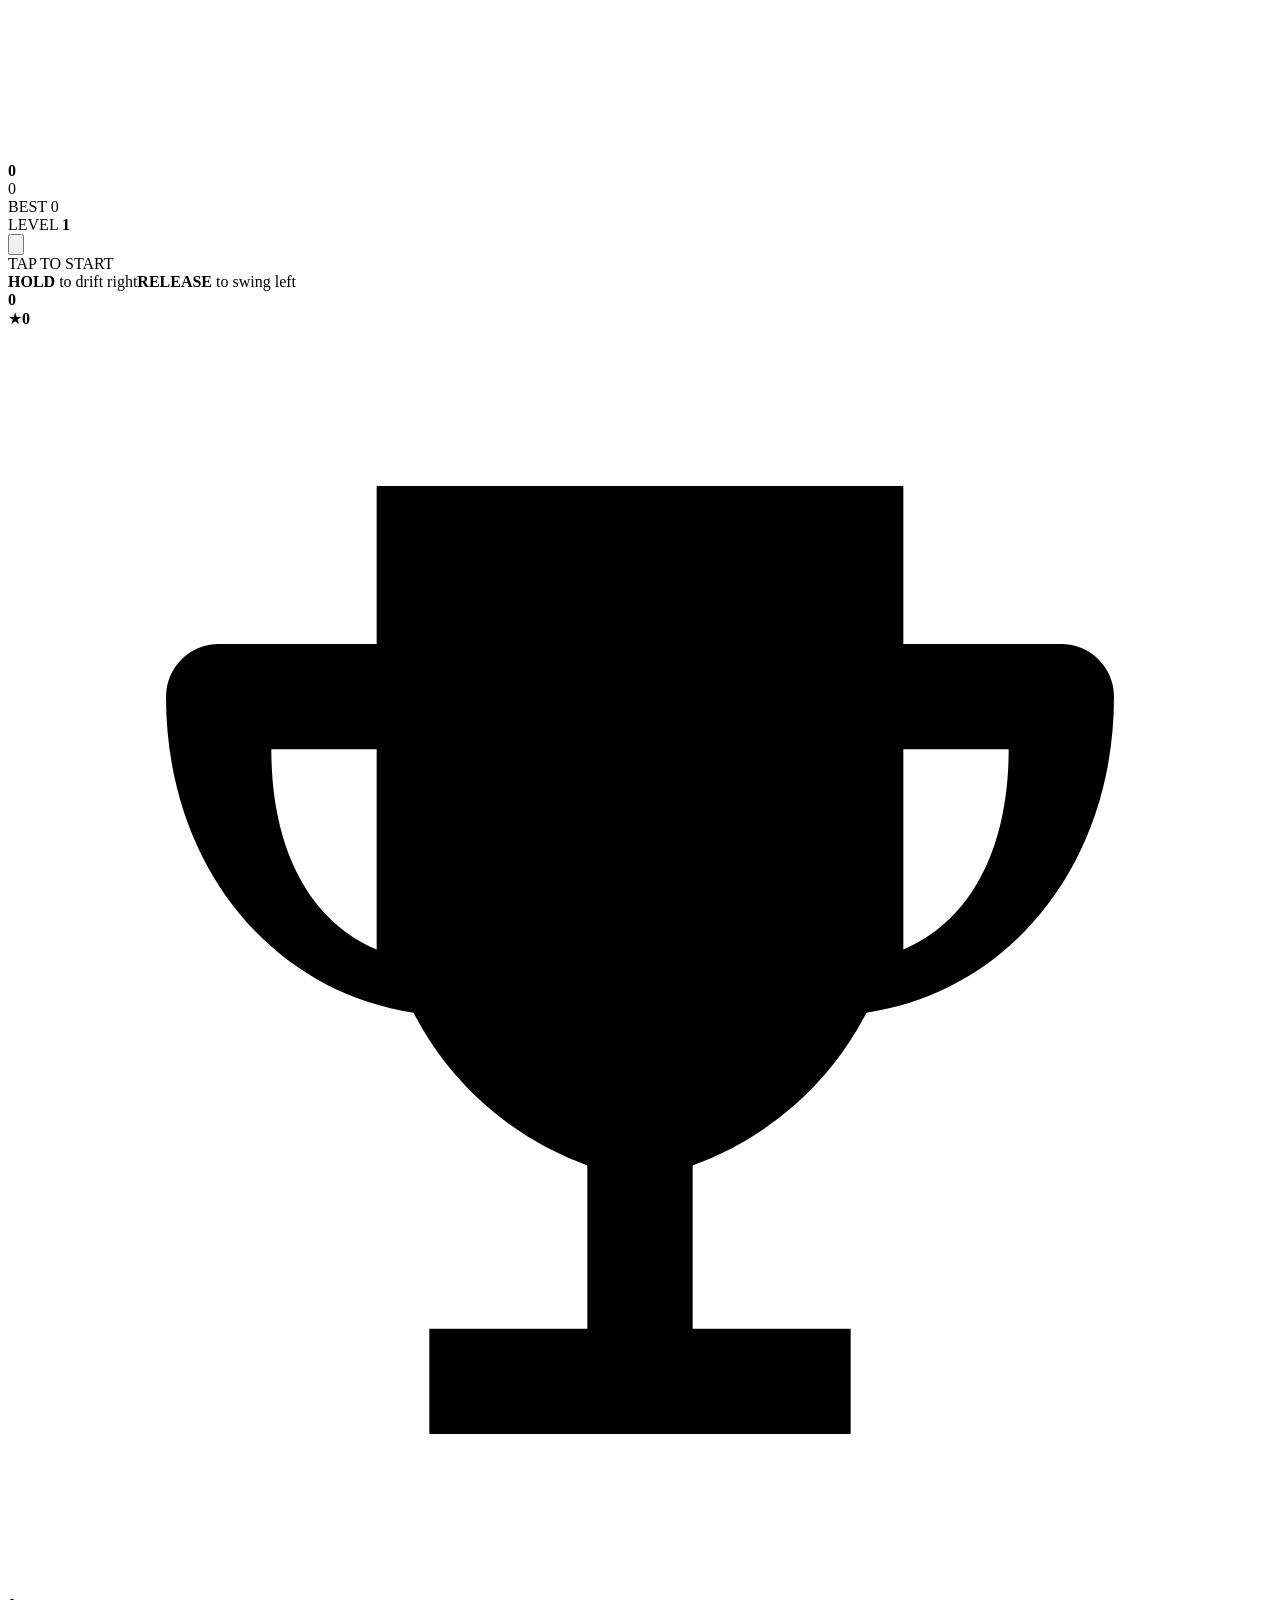
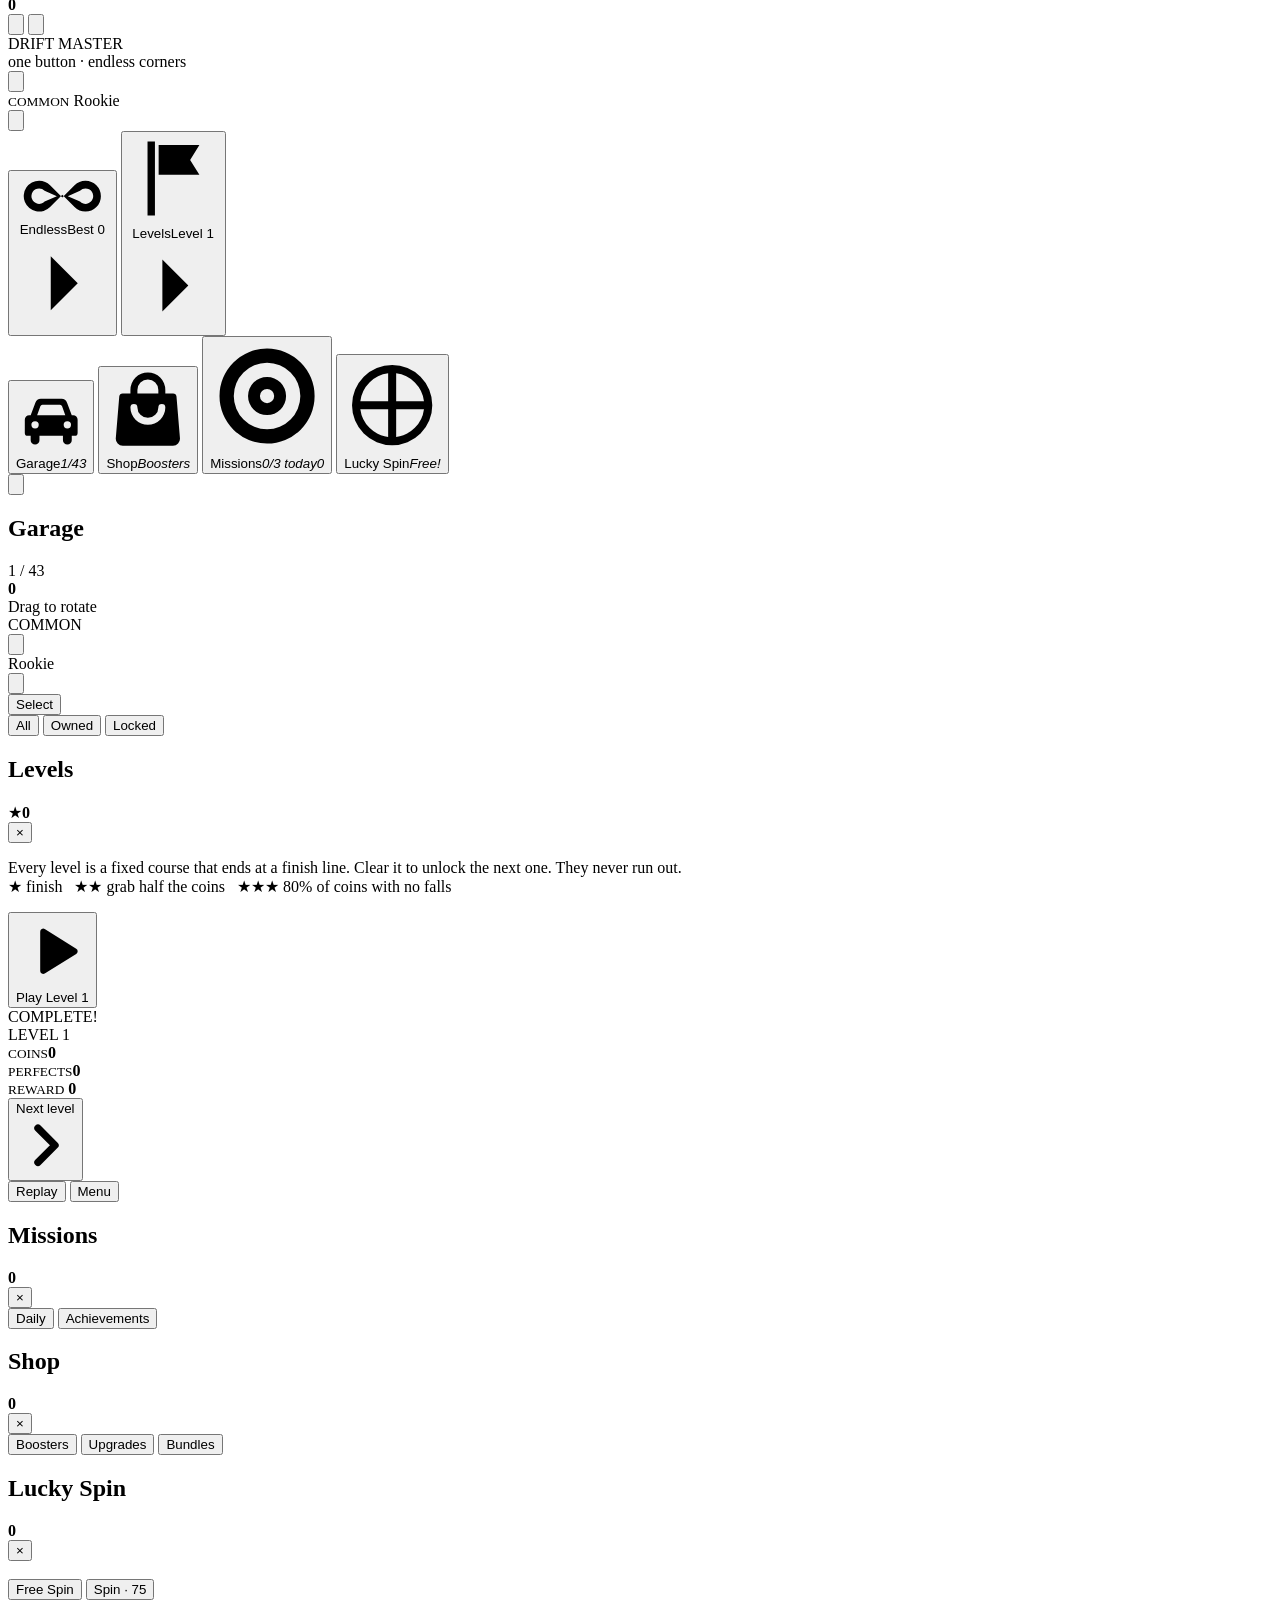
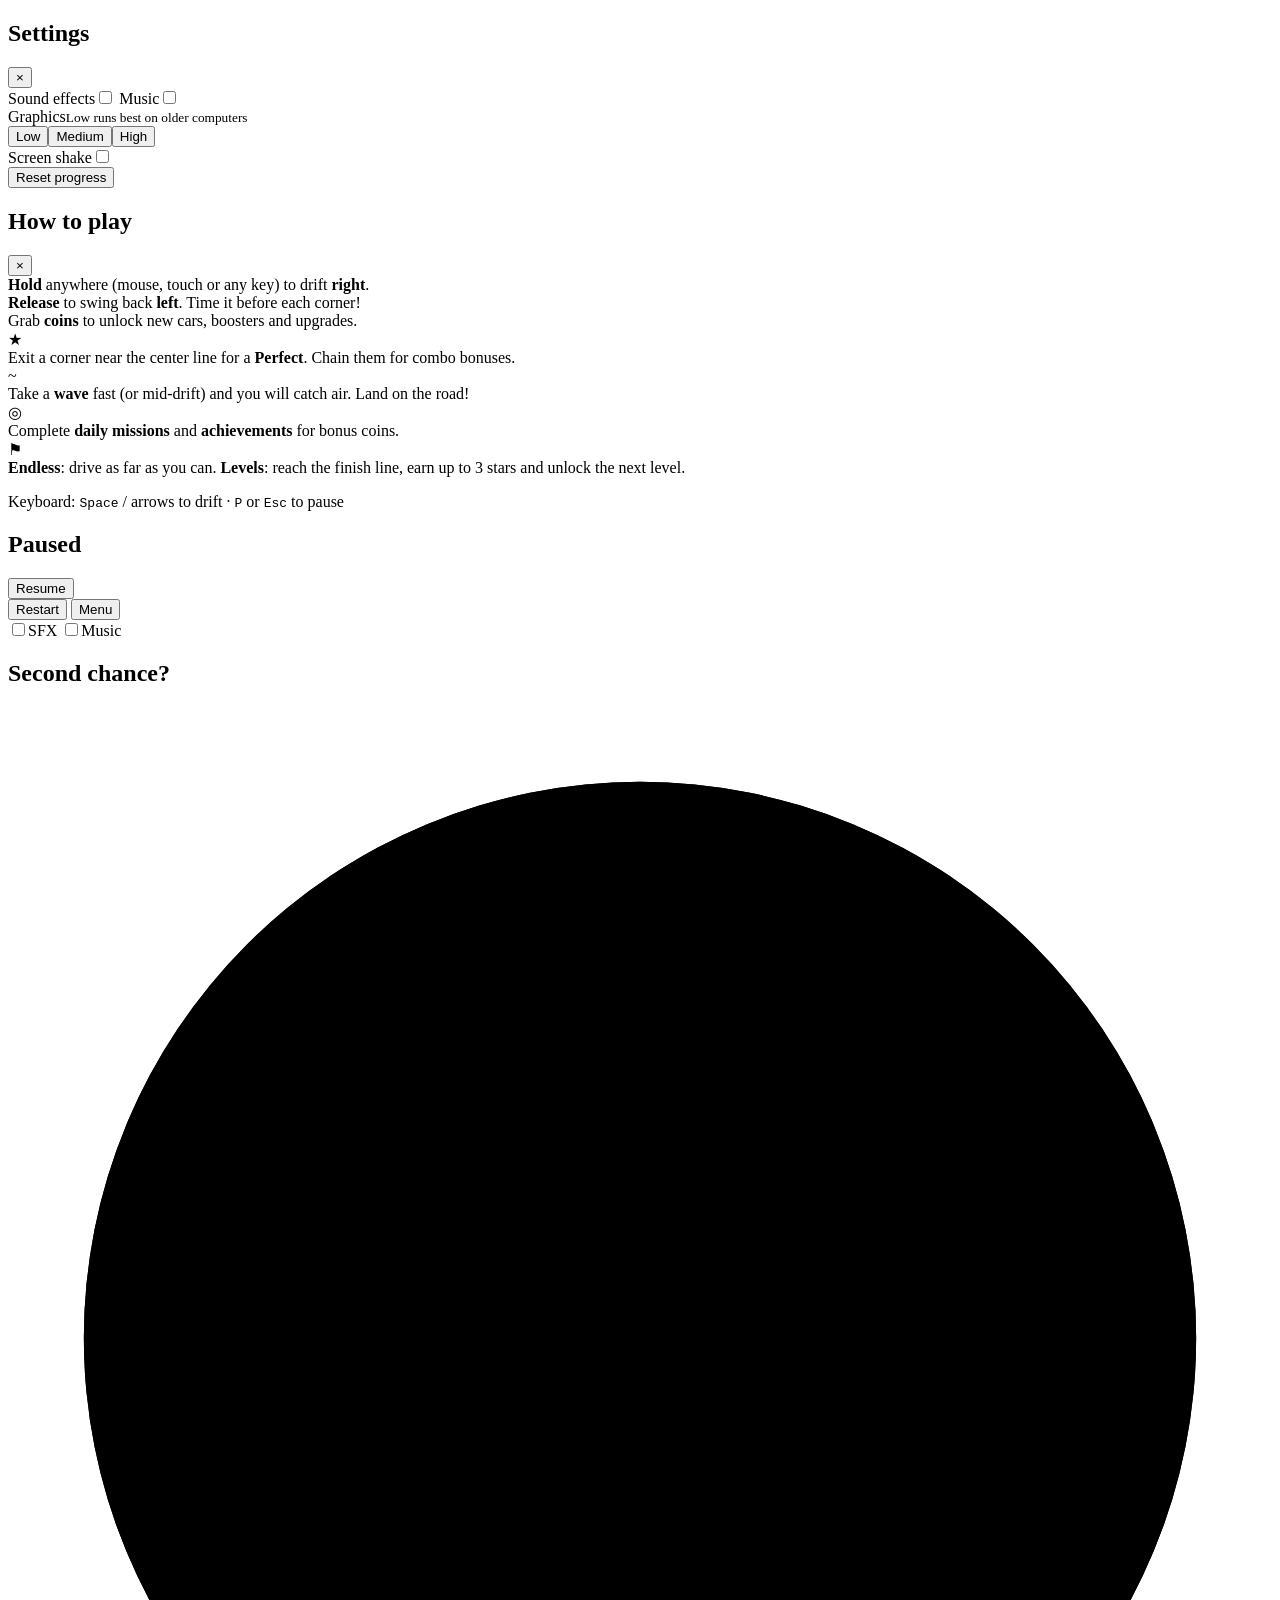
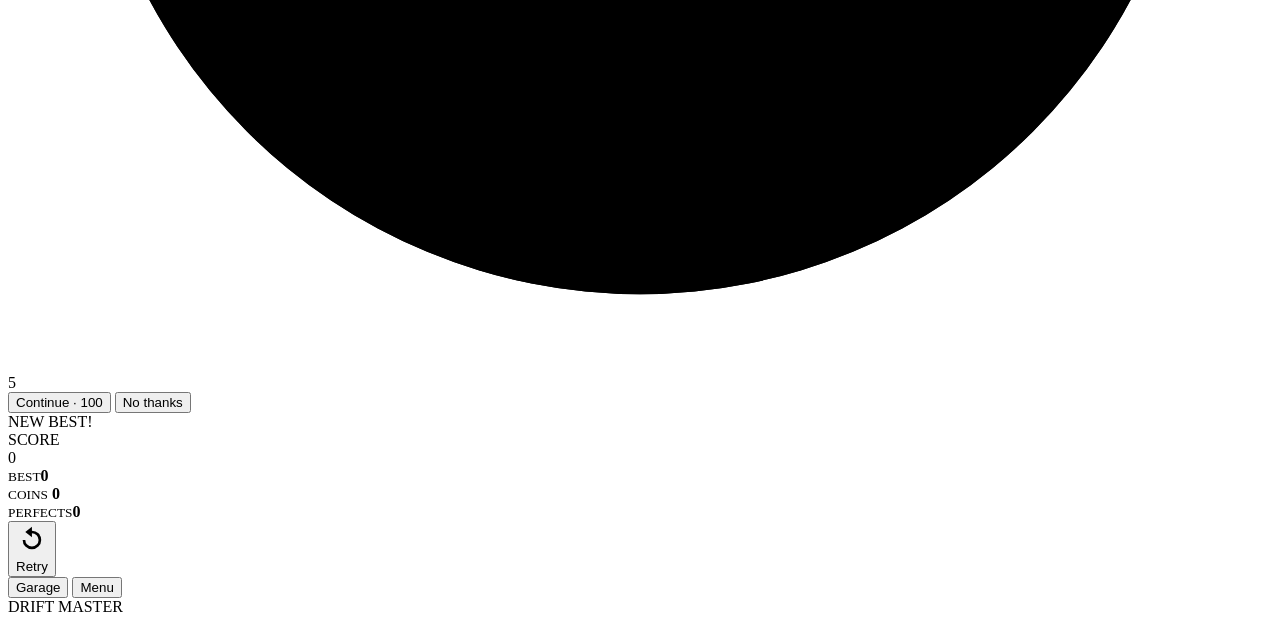
==== commit a16d857d: "Narrow road, jumps, denser coin rows, calmer music, vibrant themes, missions Phase 1 - Road narrowed" ====
--- a/src/index.html
+++ b/src/index.html
@@ -90,6 +90,7 @@
     <div class="menu-nav">
       <button class="nav-btn ui" data-open="garage"><svg viewBox="0 0 24 24"><path d="M5 11l1.6-4.3A2 2 0 0 1 8.5 5.4h7a2 2 0 0 1 1.9 1.3L19 11h.5A1.5 1.5 0 0 1 21 12.5V17a1 1 0 0 1-1 1h-1v1.5a1.5 1.5 0 0 1-3 0V18H8v1.5a1.5 1.5 0 0 1-3 0V18H4a1 1 0 0 1-1-1v-4.5A1.5 1.5 0 0 1 4.5 11H5zm2.2 0h9.6l-1.1-3.1a.8.8 0 0 0-.7-.5H9a.8.8 0 0 0-.7.5L7.2 11zM6.5 15.5a1.25 1.25 0 1 0 0-2.5 1.25 1.25 0 0 0 0 2.5zm11 0a1.25 1.25 0 1 0 0-2.5 1.25 1.25 0 0 0 0 2.5z"/></svg><span>Garage</span><em id="nav-garage-sub">1/43</em></button>
       <button class="nav-btn ui" data-open="shop"><svg viewBox="0 0 24 24"><path d="M7 7V6a5 5 0 0 1 10 0v1h2.2a1 1 0 0 1 1 .9l1 12A2 2 0 0 1 19.2 22H4.8a2 2 0 0 1-2-2.1l1-12a1 1 0 0 1 1-.9H7zm2 0h6V6a3 3 0 0 0-6 0v1zm-1 3a1 1 0 0 0-1 1 5 5 0 0 0 10 0 1 1 0 0 0-2 0 3 3 0 0 1-6 0 1 1 0 0 0-1-1z"/></svg><span>Shop</span><em>Boosters</em></button>
+      <button class="nav-btn ui" data-open="missions"><svg viewBox="0 0 24 24"><path d="M12 2a10 10 0 1 0 0 20 10 10 0 0 0 0-20zm0 3a7 7 0 1 1 0 14 7 7 0 0 1 0-14zm0 3a4 4 0 1 0 0 8 4 4 0 0 0 0-8zm0 2.5a1.5 1.5 0 1 1 0 3 1.5 1.5 0 0 1 0-3z"/></svg><span>Missions</span><em id="nav-missions-sub">0/3 today</em><i class="badge count" id="missions-badge">0</i></button>
       <button class="nav-btn ui" data-open="spin"><svg viewBox="0 0 24 24"><path d="M12 2a10 10 0 1 0 0 20 10 10 0 0 0 0-20zm1 2.07A8 8 0 0 1 19.93 11H13V4.07zM11 4.07V11H4.07A8 8 0 0 1 11 4.07zM4.07 13H11v6.93A8 8 0 0 1 4.07 13zM13 19.93V13h6.93A8 8 0 0 1 13 19.93z"/></svg><span>Lucky Spin</span><em id="nav-spin-sub">Free</em><i class="badge" id="spin-badge">!</i></button>
     </div>
   </div>
@@ -163,6 +164,23 @@
   </div>
 </div>
 
+<!-- ============ MISSIONS ============ -->
+<div id="missions" class="layer screen modal">
+  <div class="panel sheet shop-sheet">
+    <div class="sheet-head">
+      <h2>Missions</h2>
+      <div class="pill coins small"><i class="coin"></i><b data-coins>0</b></div>
+      <button class="x-btn ui" data-back aria-label="Close">&times;</button>
+    </div>
+    <div class="tabs">
+      <button class="tab ui active" data-mtab="daily">Daily</button>
+      <button class="tab ui" data-mtab="ach">Achievements</button>
+    </div>
+    <div class="shop-body" id="missions-body"></div>
+    <p class="shop-note" id="missions-note"></p>
+  </div>
+</div>
+
 <!-- ============ SHOP ============ -->
 <div id="shop" class="layer screen modal">
   <div class="panel sheet shop-sheet">
@@ -234,7 +252,8 @@
       <div class="help-item"><div class="hi-ico release"></div><div><b>Release</b> to swing back <b>left</b>. Time it before each corner!</div></div>
       <div class="help-item"><div class="hi-ico coin-ico"><i class="coin"></i></div><div>Grab <b>coins</b> to unlock new cars, boosters and upgrades.</div></div>
       <div class="help-item"><div class="hi-ico perfect">&#9733;</div><div>Exit a corner near the center line for a <b>Perfect</b>. Chain them for combo bonuses.</div></div>
-      <div class="help-item"><div class="hi-ico wave">~</div><div>The road keeps getting faster and grows <b>waves</b> the further you go.</div></div>
+      <div class="help-item"><div class="hi-ico wave">~</div><div>Take a <b>wave</b> fast (or mid-drift) and you will catch air. Land on the road!</div></div>
+      <div class="help-item"><div class="hi-ico">&#9678;</div><div>Complete <b>daily missions</b> and <b>achievements</b> for bonus coins.</div></div>
       <div class="help-item"><div class="hi-ico flag">&#9873;</div><div><b>Endless</b>: drive as far as you can. <b>Levels</b>: reach the finish line, earn up to 3 stars and unlock the next level.</div></div>
     </div>
     <p class="help-keys">Keyboard: <kbd>Space</kbd> / arrows to drift &middot; <kbd>P</kbd> or <kbd>Esc</kbd> to pause</p>
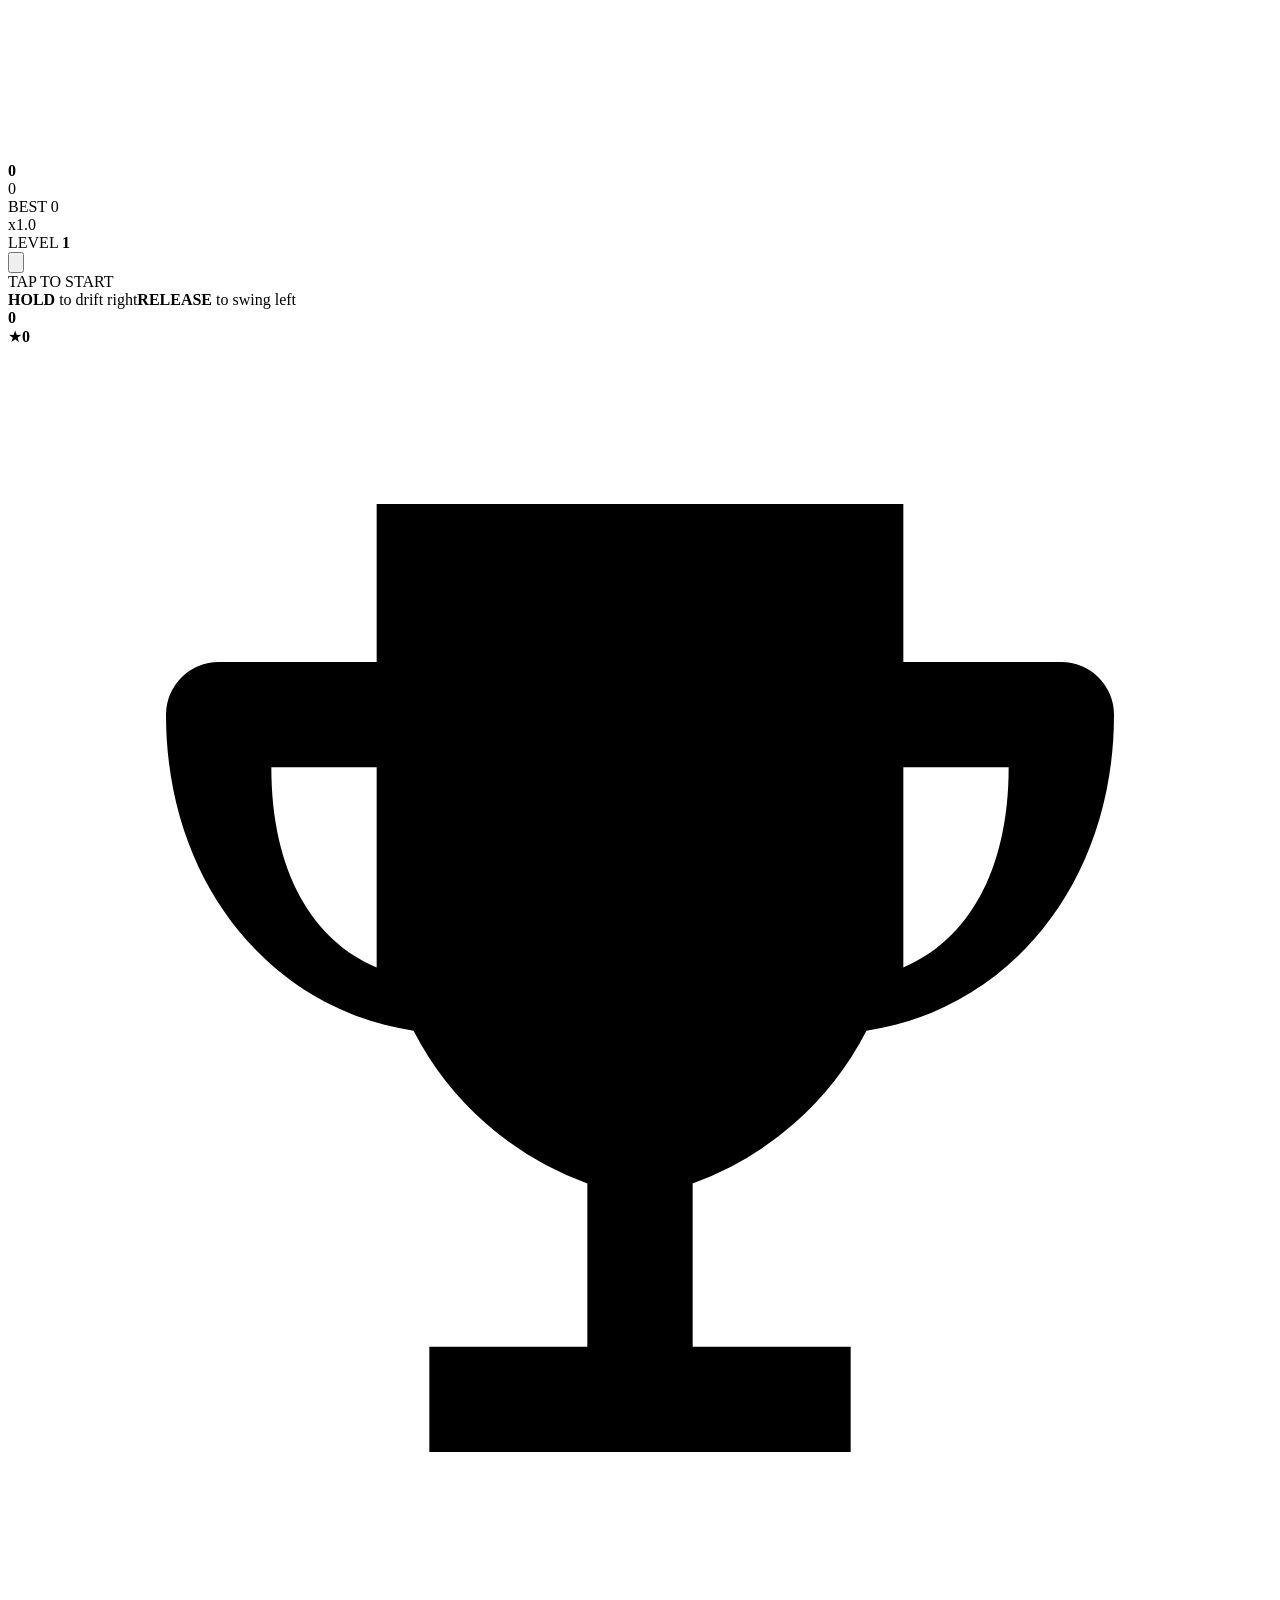
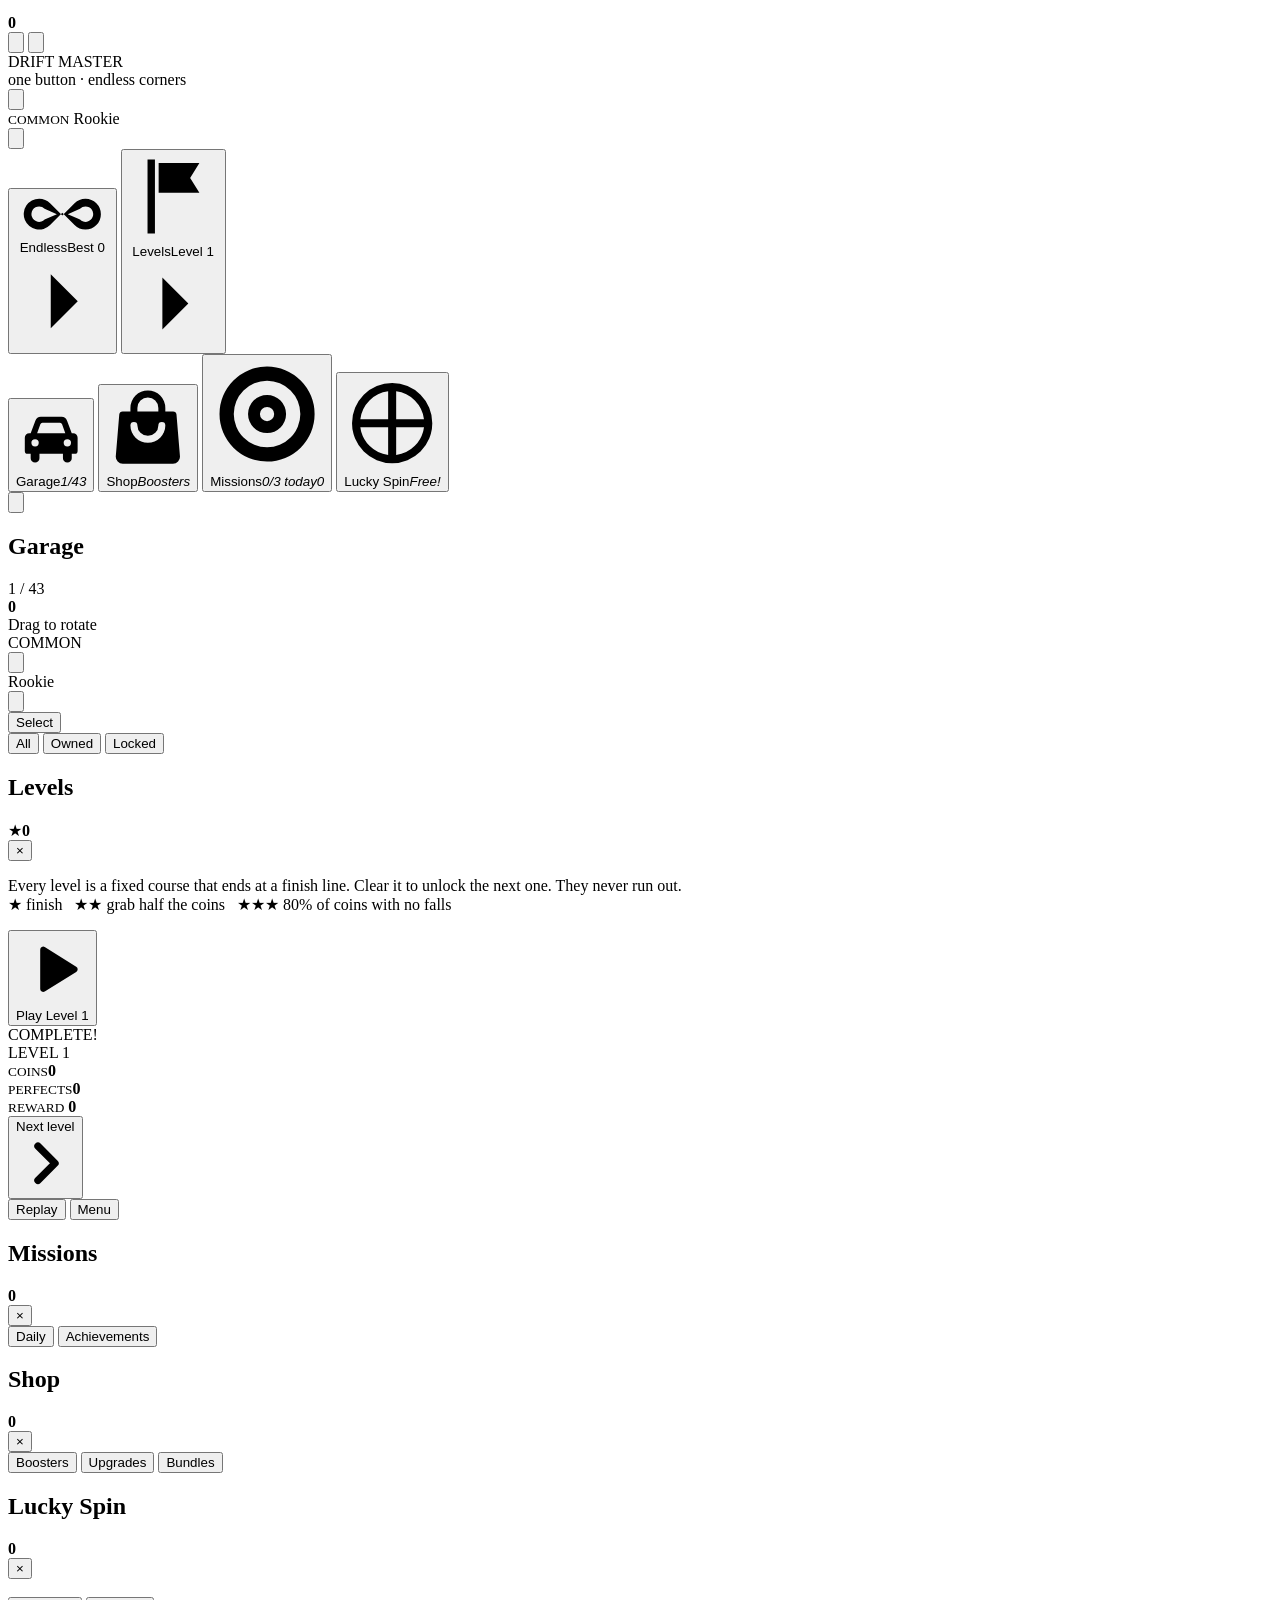
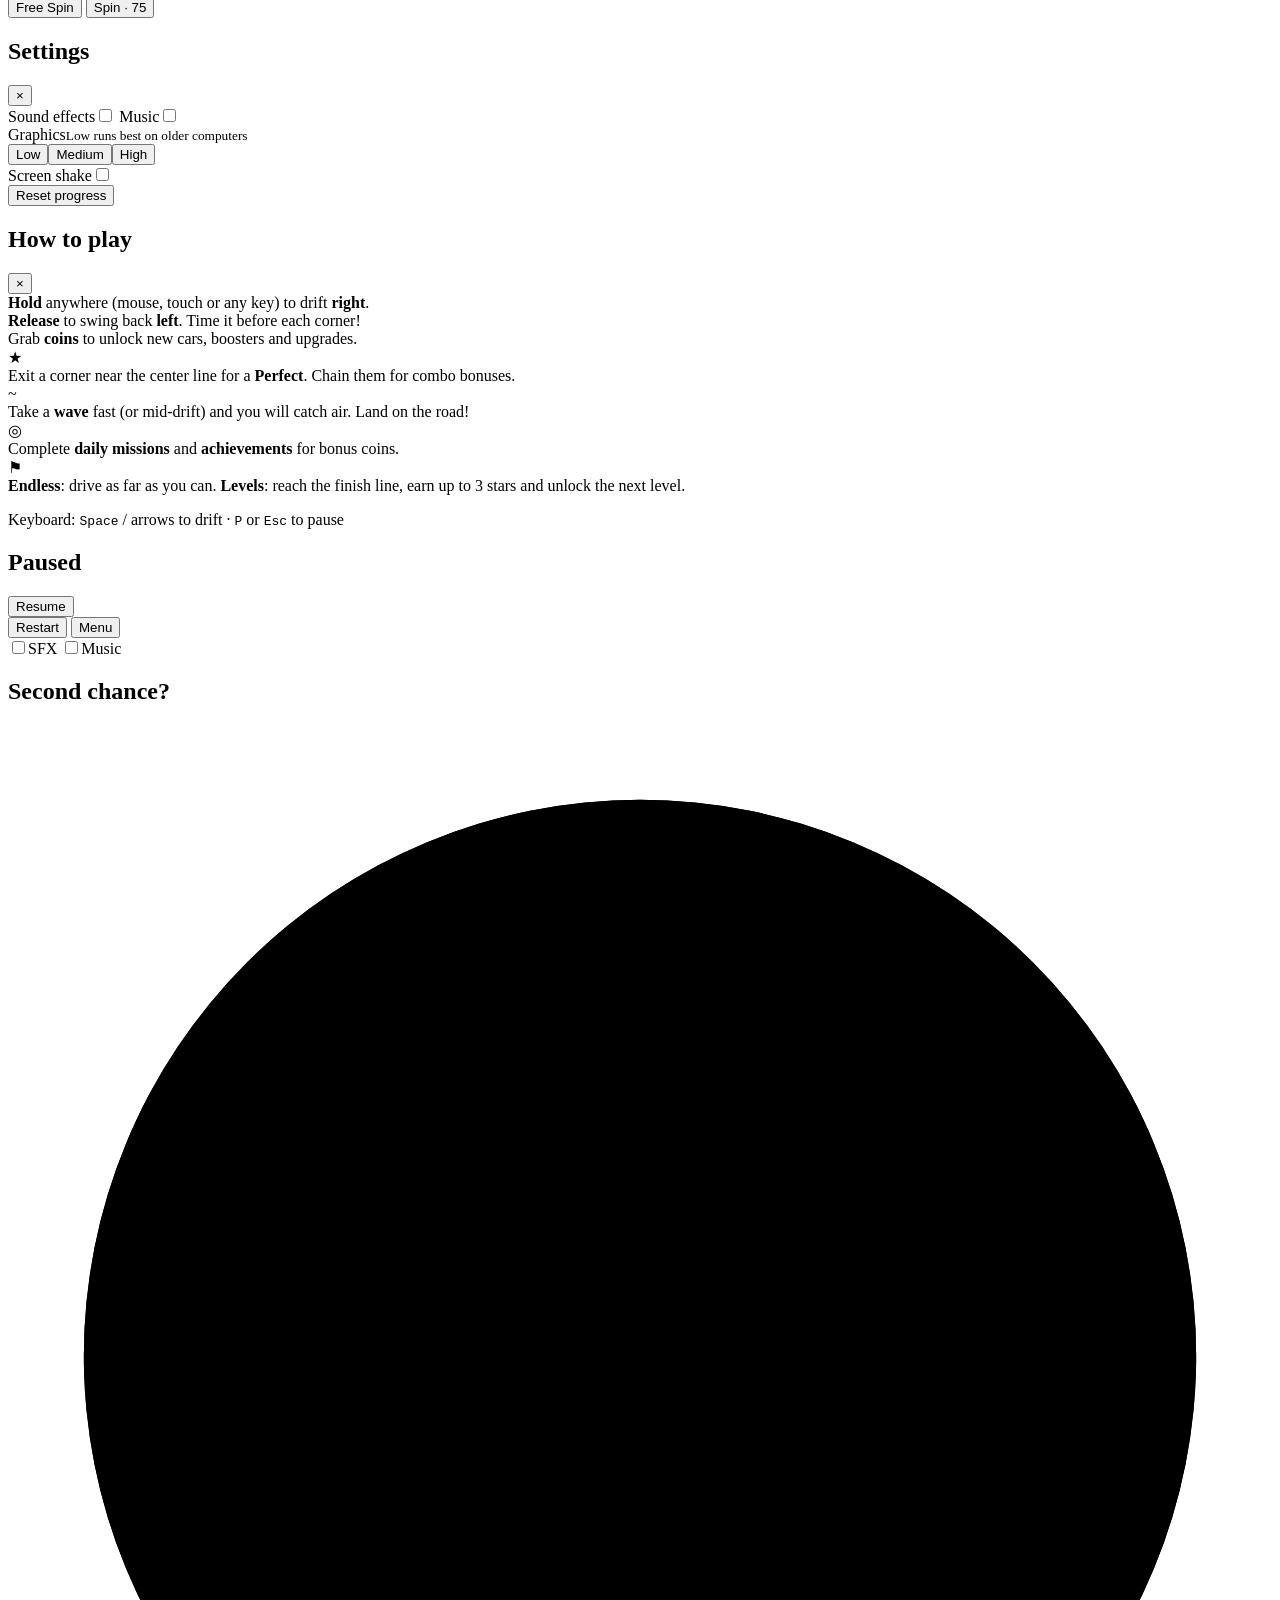
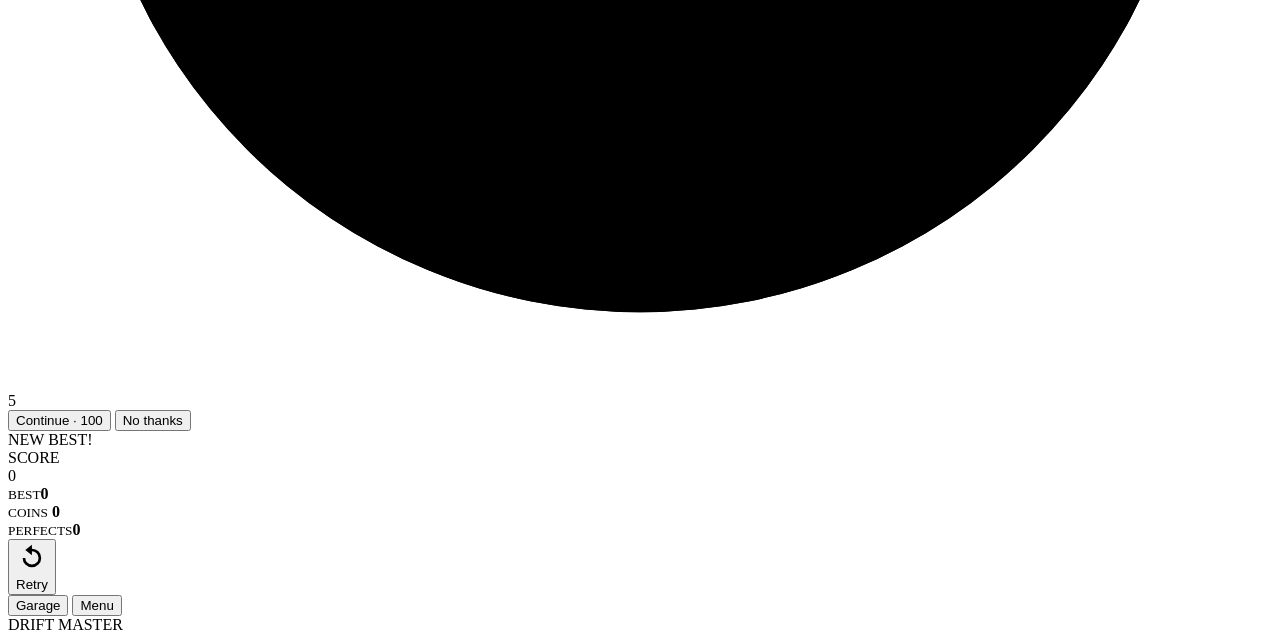
==== commit 0ad363ce: "Pacing and late-game difficulty, combo multiplier, best gate, coach, richer results Difficulty (meas" ====
--- a/src/index.html
+++ b/src/index.html
@@ -24,6 +24,7 @@
     <div class="hud-center">
       <div id="hud-score">0</div>
       <div id="hud-best">BEST 0</div>
+      <div id="hud-mult">x1.0</div>
       <div id="hud-level">
         <div class="lvl-title">LEVEL <b id="hud-level-n">1</b></div>
         <div class="lvl-bar"><i id="hud-level-fill"></i><span id="hud-level-car"></span><em></em></div>
@@ -35,8 +36,10 @@
   </div>
   <div id="hud-boosters"></div>
   <div id="combo"></div>
+  <div id="coach"></div>
   <div id="ready">
     <div class="tap-ring"><span></span><span></span><i></i></div>
+    <div class="ready-goal" id="ready-goal"></div>
     <div class="ready-title" id="ready-title">TAP TO START</div>
     <div class="ready-sub"><b>HOLD</b> to drift right<em></em><b>RELEASE</b> to swing left</div>
   </div>
@@ -300,6 +303,8 @@
       <div><small>COINS</small><b><i class="coin"></i> <span id="go-coins">0</span></b></div>
       <div><small>PERFECTS</small><b id="go-perfects">0</b></div>
     </div>
+    <div class="go-extra" id="go-extra"></div>
+    <div class="go-mission" id="go-mission"></div>
     <button class="btn big ui" id="btn-retry"><svg viewBox="0 0 24 24"><path d="M12 5V2L7 6l5 4V7a5 5 0 1 1-5 5H5a7 7 0 1 0 7-7z"/></svg>Retry</button>
     <div class="row">
       <button class="btn alt ui" id="btn-go-garage">Garage</button>
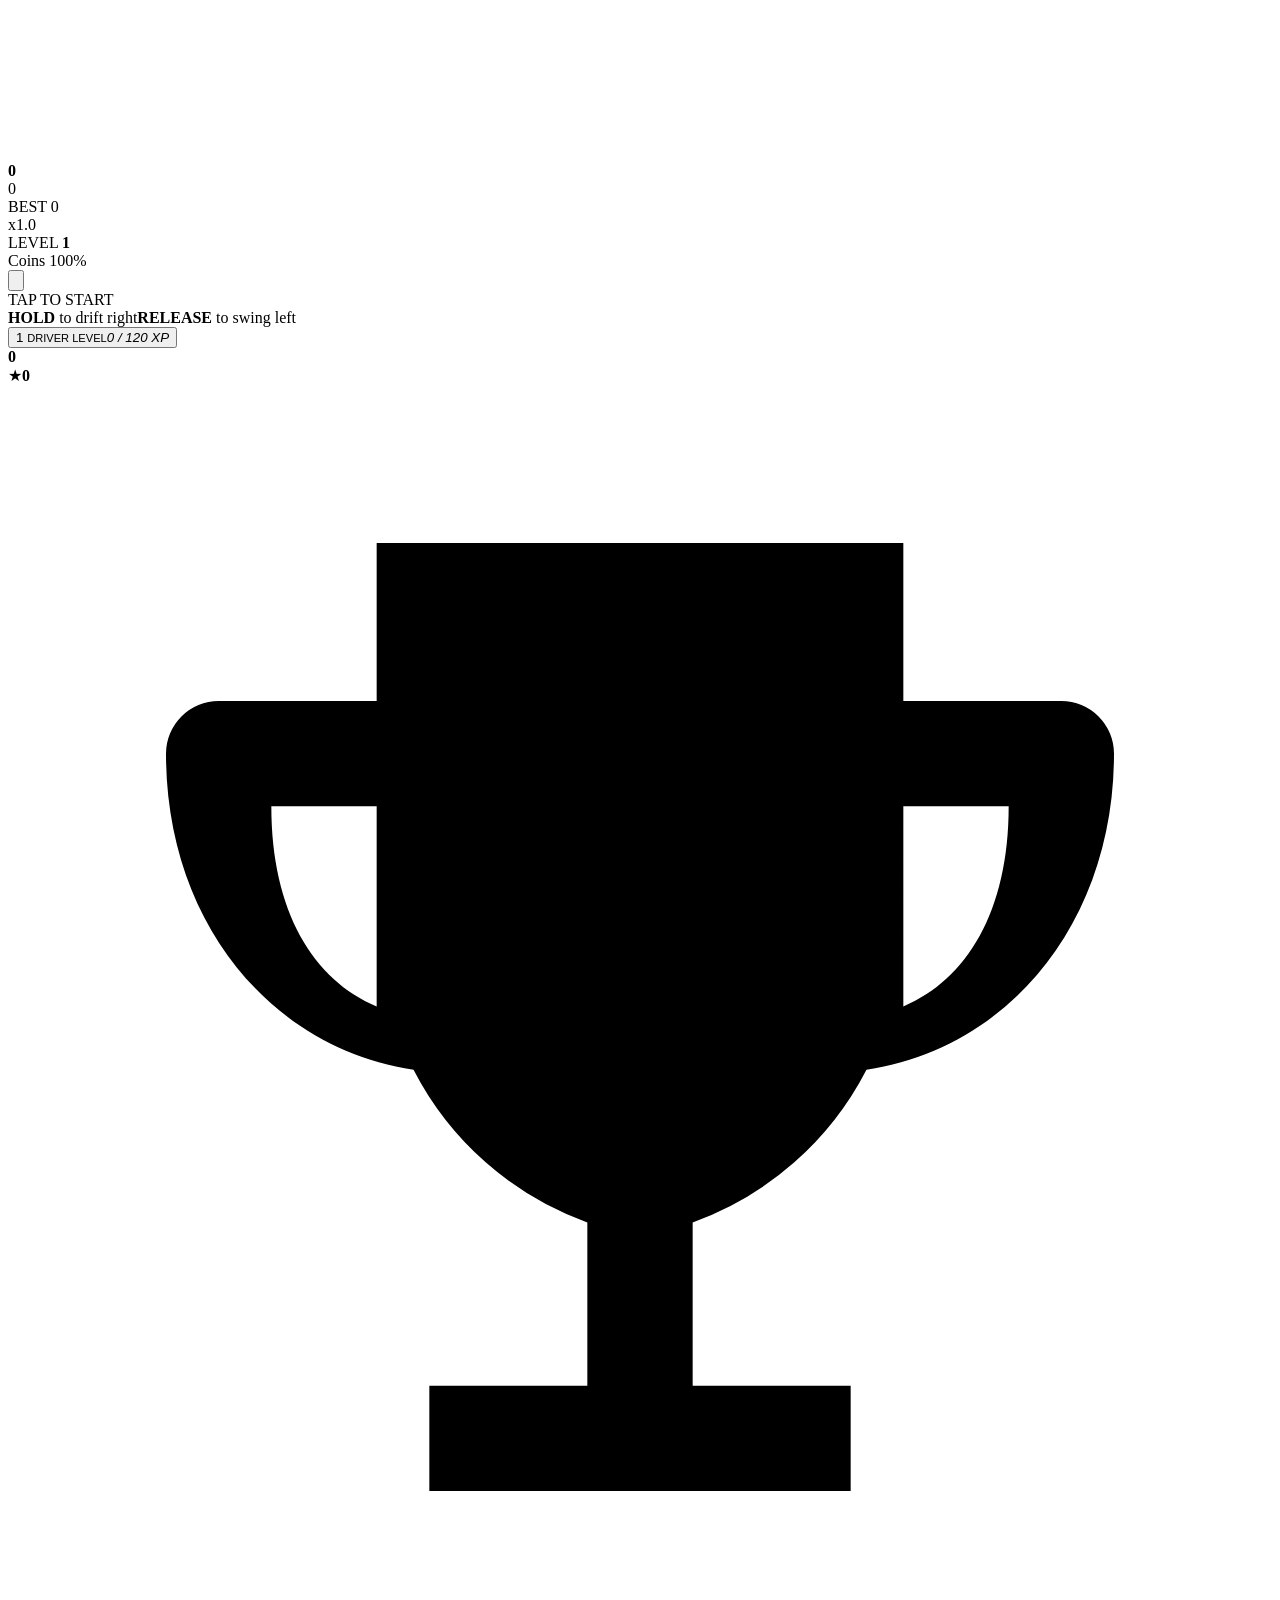
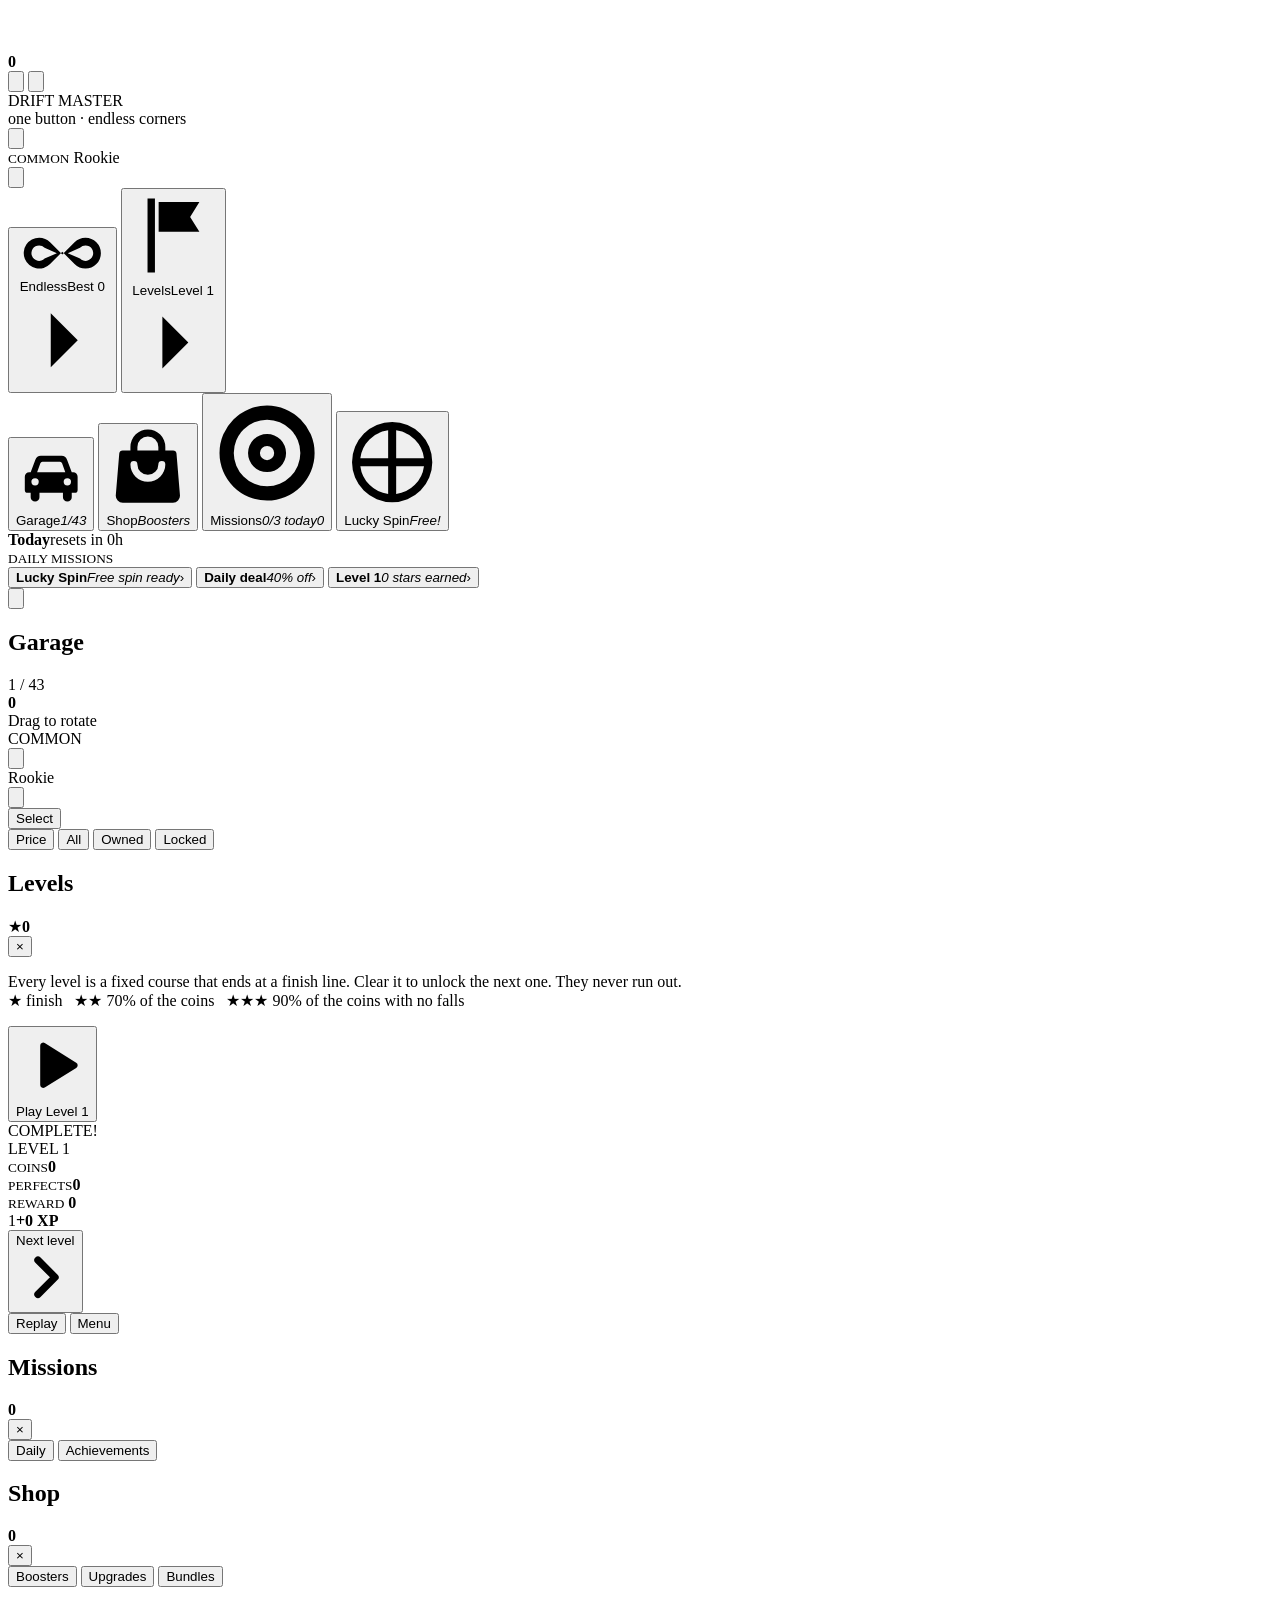
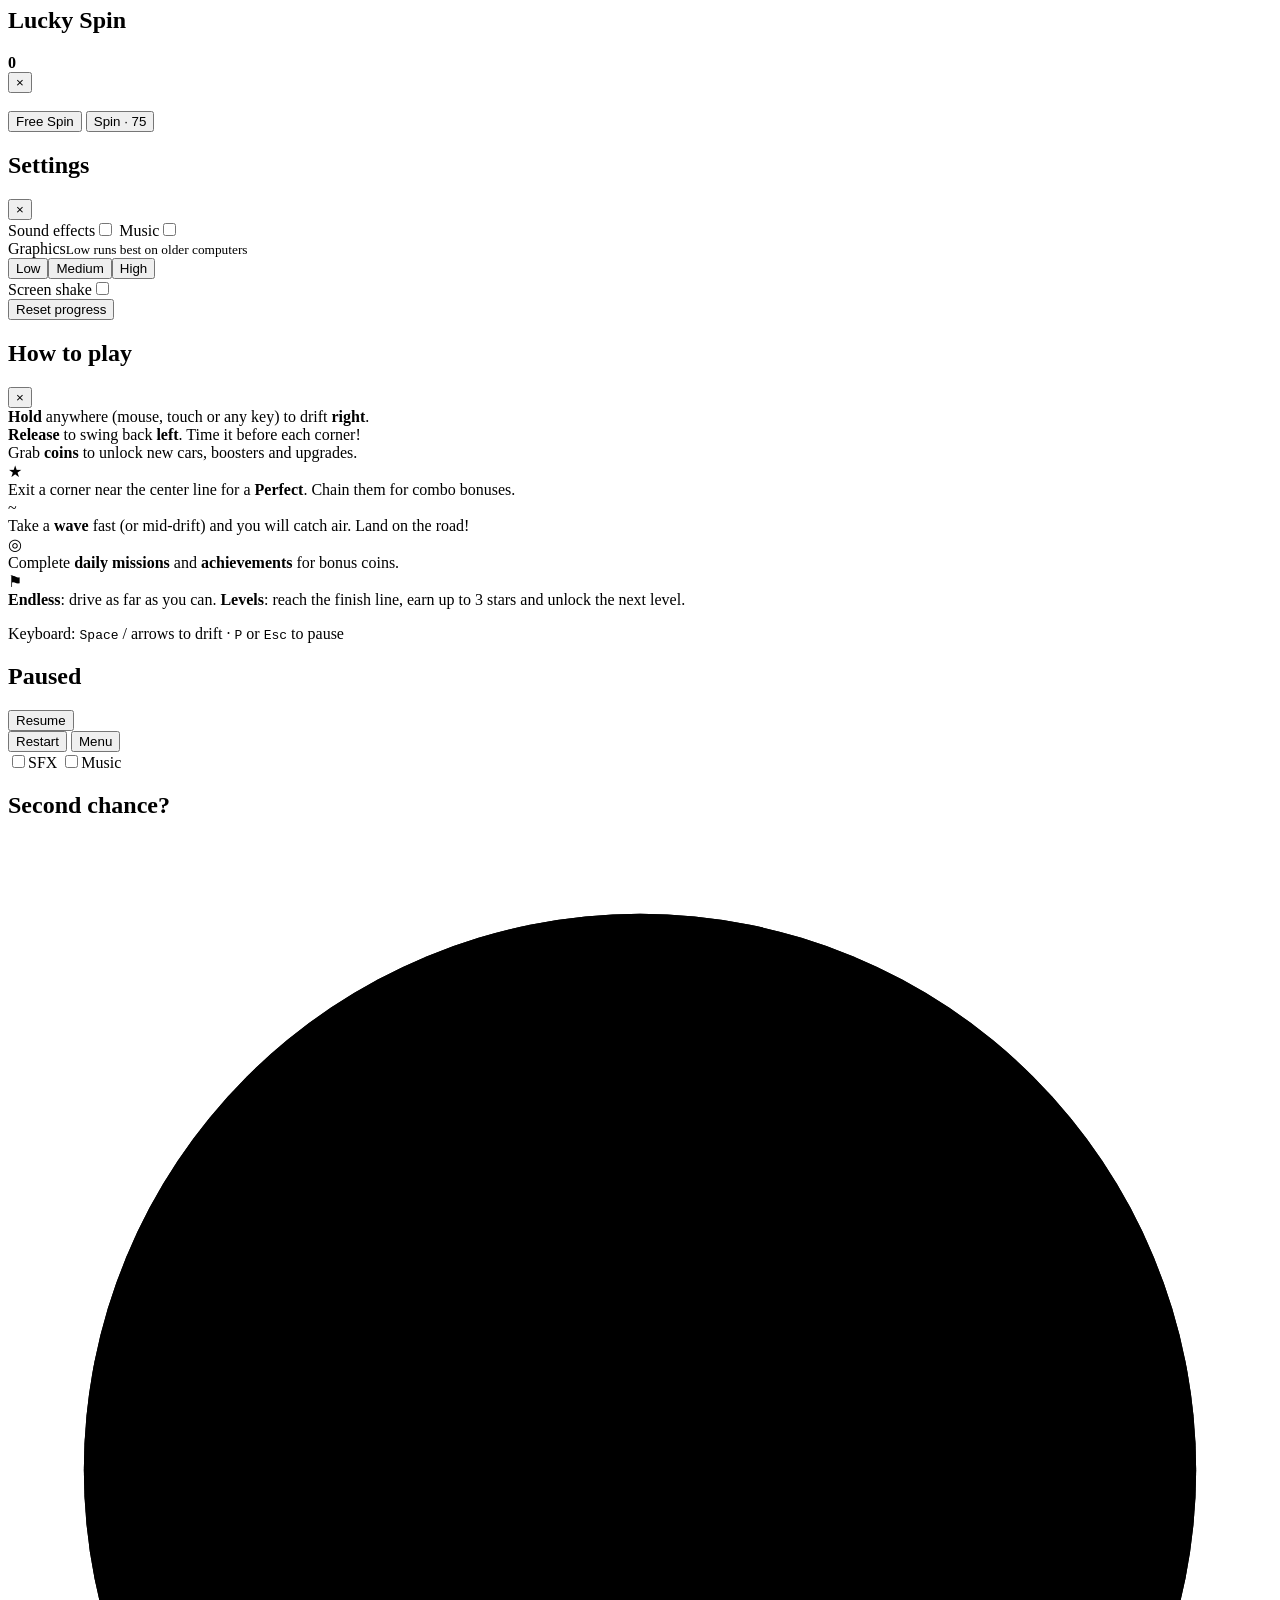
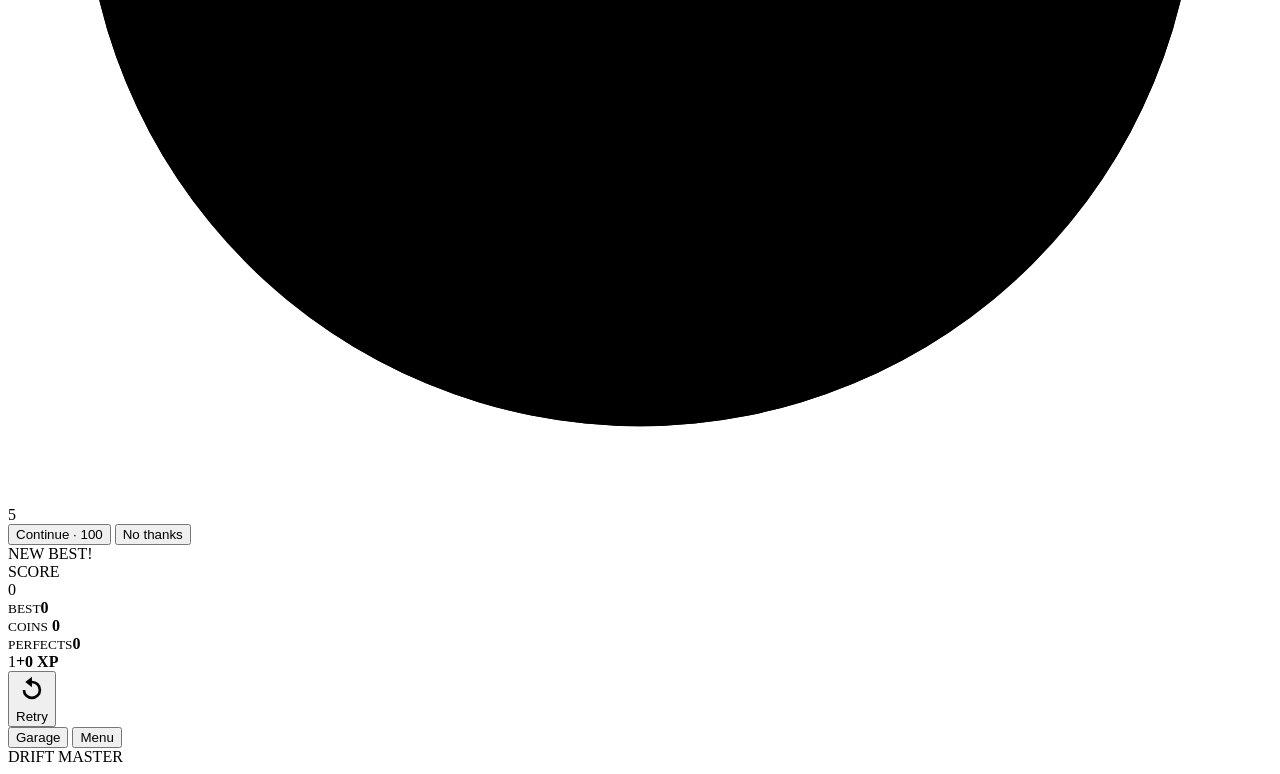
==== commit 0c12b8aa: "Menu hub, driver level, vibrant shop, garage rarity filters, level tuning UI - Main menu: two-column" ====
--- a/src/index.html
+++ b/src/index.html
@@ -28,6 +28,7 @@
       <div id="hud-level">
         <div class="lvl-title">LEVEL <b id="hud-level-n">1</b></div>
         <div class="lvl-bar"><i id="hud-level-fill"></i><span id="hud-level-car"></span><em></em></div>
+        <div class="lvl-live"><span class="lvl-live-stars" id="hud-lvl-stars"><i></i><i></i><i></i></span><span id="hud-lvl-coins">Coins 100%</span></div>
       </div>
     </div>
     <button class="round-btn ui" id="btn-pause" aria-label="Pause">
@@ -49,6 +50,10 @@
 <!-- ============ MAIN MENU ============ -->
 <div id="menu" class="layer screen">
   <div class="topbar">
+    <button class="profile ui" data-open="missions" aria-label="Driver level">
+      <span class="lvl-gem" id="pf-level">1</span>
+      <span class="pf-body"><small>DRIVER LEVEL</small><span class="xp-bar"><i id="pf-xp-bar"></i></span><em id="pf-xp">0 / 120 XP</em></span>
+    </button>
     <div class="stat-group">
       <div class="pill coins"><i class="coin"></i><b data-coins>0</b></div>
       <div class="pill"><span class="star-ico">&#9733;</span><b id="menu-stars">0</b></div>
@@ -60,6 +65,8 @@
     </div>
   </div>
 
+  <div class="menu-body">
+  <div class="menu-main">
   <div class="logo-wrap">
     <div class="logo" aria-label="Drift Master">
       <span class="w1" data-text="DRIFT">DRIFT</span>
@@ -97,6 +104,15 @@
       <button class="nav-btn ui" data-open="spin"><svg viewBox="0 0 24 24"><path d="M12 2a10 10 0 1 0 0 20 10 10 0 0 0 0-20zm1 2.07A8 8 0 0 1 19.93 11H13V4.07zM11 4.07V11H4.07A8 8 0 0 1 11 4.07zM4.07 13H11v6.93A8 8 0 0 1 4.07 13zM13 19.93V13h6.93A8 8 0 0 1 13 19.93z"/></svg><span>Lucky Spin</span><em id="nav-spin-sub">Free</em><i class="badge" id="spin-badge">!</i></button>
     </div>
   </div>
+  </div>
+  <aside class="menu-side panel" id="menu-side">
+    <div class="side-head"><b>Today</b><span id="side-reset">resets in 0h</span></div>
+    <div class="side-sec"><small>DAILY MISSIONS</small><div id="side-missions"></div></div>
+    <button class="side-row ui" data-open="spin"><span class="side-ico spin"></span><span class="side-txt"><b>Lucky Spin</b><em id="side-spin">Free spin ready</em></span><span class="side-go">&rsaquo;</span></button>
+    <button class="side-row ui" data-open="shop"><span class="side-ico deal" id="side-deal-ico"></span><span class="side-txt"><b id="side-deal">Daily deal</b><em id="side-deal-sub">40% off</em></span><span class="side-go">&rsaquo;</span></button>
+    <button class="side-row ui" id="side-level"><span class="side-ico flag"></span><span class="side-txt"><b id="side-level-t">Level 1</b><em id="side-level-s">0 stars earned</em></span><span class="side-go">&rsaquo;</span></button>
+  </aside>
+  </div>
 </div>
 
 <!-- ============ GARAGE ============ -->
@@ -110,7 +126,7 @@
   <div class="g-stage-hint">Drag to rotate</div>
   <div class="g-card panel">
     <div class="g-card-top">
-      <span class="g-tier" id="g-tier">COMMON</span>
+      <span class="g-tier" id="g-tier"><i class="gem"></i><span>COMMON</span></span>
       <span class="g-status" id="g-status"></span>
     </div>
     <div class="g-name-row">
@@ -125,10 +141,12 @@
   </div>
   <div class="g-list panel">
     <div class="g-filters">
+      <button class="chip sort ui" id="g-sort" title="Sort">Price</button>
       <button class="chip ui active" data-gfilter="all">All</button>
       <button class="chip ui" data-gfilter="owned">Owned</button>
       <button class="chip ui" data-gfilter="locked">Locked</button>
     </div>
+    <div class="g-tiers" id="g-tiers"></div>
     <div class="g-grid" id="g-thumbs"></div>
   </div>
 </div>
@@ -141,8 +159,9 @@
       <div class="pill small star-pill"><span class="star-ico">&#9733;</span><b id="levels-stars">0</b></div>
       <button class="x-btn ui" data-back aria-label="Close">&times;</button>
     </div>
-    <p class="levels-hint">Every level is a fixed course that ends at a finish line. Clear it to unlock the next one. They never run out.<br>&#9733; finish &nbsp; &#9733;&#9733; grab half the coins &nbsp; &#9733;&#9733;&#9733; 80% of coins with no falls</p>
+    <p class="levels-hint">Every level is a fixed course that ends at a finish line. Clear it to unlock the next one. They never run out.<br>&#9733; finish &nbsp; &#9733;&#9733; 70% of the coins &nbsp; &#9733;&#9733;&#9733; 90% of the coins with no falls</p>
     <div class="level-scroll"><div class="level-grid" id="level-grid"></div></div>
+    <div class="lvl-info" id="lvl-info"></div>
     <button class="btn big ui" id="btn-level-continue"><svg viewBox="0 0 24 24"><path d="M8 5.5v13a1 1 0 0 0 1.5.86l10.4-6.5a1 1 0 0 0 0-1.72L9.5 4.64A1 1 0 0 0 8 5.5z"/></svg><span>Play Level 1</span></button>
   </div>
 </div>
@@ -159,6 +178,7 @@
       <div><small>PERFECTS</small><b id="cp-perfects">0</b></div>
       <div><small>REWARD</small><b><i class="coin"></i> <span id="cp-reward">0</span></b></div>
     </div>
+    <div class="xp-gain" id="cp-xp"><div class="xp-top"><span class="lvl-gem sm" data-xp-lvl>1</span><b data-xp-amt>+0 XP</b><em data-xp-up></em></div><div class="xp-bar"><i data-xp-bar></i></div></div>
     <button class="btn big green ui" id="btn-cp-next">Next level<svg viewBox="0 0 24 24"><path d="M9 5l7 7-7 7" fill="none" stroke="currentColor" stroke-width="3" stroke-linecap="round" stroke-linejoin="round"/></svg></button>
     <div class="row">
       <button class="btn alt ui" id="btn-cp-replay">Replay</button>
@@ -305,6 +325,7 @@
     </div>
     <div class="go-extra" id="go-extra"></div>
     <div class="go-mission" id="go-mission"></div>
+    <div class="xp-gain" id="go-xp"><div class="xp-top"><span class="lvl-gem sm" data-xp-lvl>1</span><b data-xp-amt>+0 XP</b><em data-xp-up></em></div><div class="xp-bar"><i data-xp-bar></i></div></div>
     <button class="btn big ui" id="btn-retry"><svg viewBox="0 0 24 24"><path d="M12 5V2L7 6l5 4V7a5 5 0 1 1-5 5H5a7 7 0 1 0 7-7z"/></svg>Retry</button>
     <div class="row">
       <button class="btn alt ui" id="btn-go-garage">Garage</button>
